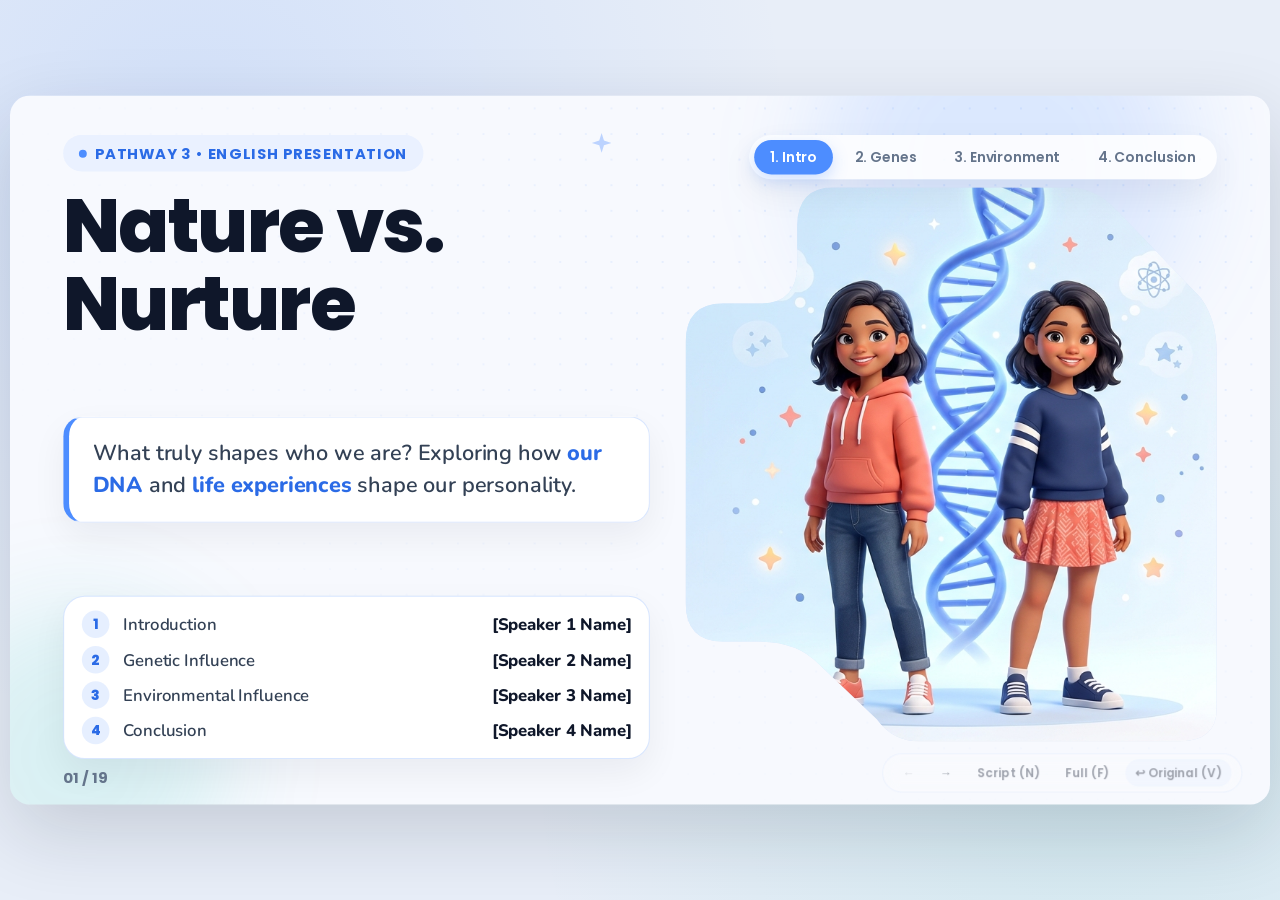
==== index-v2.html @ 8555b3da "feat: add improved deck (index-v2.html) with version switch - New index-v2.html (19 slides): fix twi" ====
<!DOCTYPE html>
<html lang="en">
<head>
  <meta charset="UTF-8" />
  <meta name="viewport" content="width=device-width, initial-scale=1.0" />
  <title>Nature vs. Nurture — English Group Presentation (Improved Version)</title>
  <link rel="preconnect" href="https://fonts.googleapis.com" />
  <link rel="preconnect" href="https://fonts.gstatic.com" crossorigin />
  <link
    href="https://fonts.googleapis.com/css2?family=Nunito:wght@500;600;700;800&family=Poppins:wght@600;700;800&display=swap"
    rel="stylesheet"
  />
  <link rel="stylesheet" href="css/styles.css" />
  <link rel="stylesheet" href="css/v2-overrides.css" />
</head>
<body>
  <!-- Signature PDF Rounded Chamfer & L-Shape Masks -->
  <svg width="0" height="0" style="position: absolute;" aria-hidden="true">
    <defs>
      <clipPath id="clip-chamfer-banner" clipPathUnits="objectBoundingBox">
        <path d="M 0.06,0 L 0.94,0 Q 1,0 1,0.14 L 1,0.58 Q 1,0.68 0.96,0.78 L 0.89,0.95 Q 0.87,1 0.83,1 L 0.17,1 Q 0.13,1 0.11,0.95 L 0.04,0.78 Q 0,0.68 0,0.58 L 0,0.14 Q 0,0 0.06,0 Z" />
      </clipPath>
      <clipPath id="clip-stepped-hero" clipPathUnits="objectBoundingBox">
        <path d="M 0.28,0 L 0.72,0 Q 0.77,0 0.81,0.04 L 0.97,0.20 Q 1,0.24 1,0.30 L 1,0.94 Q 1,1 0.93,1 L 0.44,1 Q 0.39,1 0.36,0.96 L 0.25,0.86 Q 0.21,0.82 0.14,0.82 L 0.07,0.82 Q 0,0.82 0,0.75 L 0,0.28 Q 0,0.21 0.07,0.21 L 0.14,0.21 Q 0.21,0.21 0.21,0.14 L 0.21,0.07 Q 0.21,0 0.28,0 Z" />
      </clipPath>
      <clipPath id="clip-l-shape" clipPathUnits="objectBoundingBox">
        <path d="M 0.06,0 L 0.54,0 Q 0.60,0 0.60,0.08 L 0.60,0.19 Q 0.60,0.27 0.66,0.27 L 0.94,0.27 Q 1,0.27 1,0.35 L 1,0.92 Q 1,1 0.94,1 L 0.36,1 Q 0.30,1 0.30,0.92 L 0.30,0.47 Q 0.30,0.39 0.24,0.39 L 0.06,0.39 Q 0,0.39 0,0.31 L 0,0.08 Q 0,0 0.06,0 Z" />
      </clipPath>
    </defs>
  </svg>

  <main class="presentation-viewport">
    <div class="deck-stage" id="deckStage">
      <!-- Subtle Classroom Presentation Background Motifs -->
      <div class="bg-motifs" aria-hidden="true">
        <div class="motif-dots"></div>
        <div class="motif-blob motif-blob--blue"></div>
        <div class="motif-blob motif-blob--teal"></div>
        <svg class="motif-sparkle motif-sparkle--1" width="24" height="24" viewBox="0 0 24 24" fill="currentColor">
          <path d="M12 2L14.4 9.6L22 12L14.4 14.4L12 22L9.6 14.4L2 12L9.6 9.6L12 2Z" />
        </svg>
        <svg class="motif-sparkle motif-sparkle--2" width="18" height="18" viewBox="0 0 24 24" fill="currentColor">
          <path d="M12 2L14.4 9.6L22 12L14.4 14.4L12 22L9.6 14.4L2 12L9.6 9.6L12 2Z" />
        </svg>
      </div>

      <div class="slides-wrapper" id="slidesWrapper">

        <!-- =================================================================
             SLIDE 1: COVER SLIDE
             ================================================================= -->
        <section class="slide active" data-slide="0" data-part="1" data-notes="Good morning everyone. Today our group is going to talk about one of the most interesting questions in science: Nature versus Nurture — what truly shapes who we are? But first, let me start with a quick story.">
          <header class="slide-topbar anim anim-d1">
            <span class="section-tag">Pathway 3 &bull; English Presentation</span>
            <div class="topic-pills">
              <button class="topic-pill is-active" data-goto="1">1. Twin Story</button>
              <button class="topic-pill" data-goto="3">2. What Are Genes?</button>
              <button class="topic-pill" data-goto="4">3. Personality</button>
            </div>
          </header>

          <div class="cover-grid">
            <div class="cover-left">
              <div class="anim anim-d2">
                <h1 class="hero-title">Nature vs.<br />Nurture</h1>
              </div>

              <div class="cover-subtitle-box anim anim-d3">
                <p class="lead-text">
                  What truly shapes who we are? Exploring how <span class="highlight-blue">our DNA</span> and <span class="highlight-blue">life experiences</span> shape our personality.
                </p>
              </div>

              <div class="team-list anim anim-d4" aria-label="Presenters">
                <div class="team-row"><span class="team-num">1</span><span class="team-part">Introduction</span><span class="team-name">[Speaker 1 Name]</span></div>
                <div class="team-row"><span class="team-num">2</span><span class="team-part">Genetic Influence</span><span class="team-name">[Speaker 2 Name]</span></div>
                <div class="team-row"><span class="team-num">3</span><span class="team-part">Environmental Influence</span><span class="team-name">[Speaker 3 Name]</span></div>
                <div class="team-row"><span class="team-num">4</span><span class="team-part">Conclusion</span><span class="team-name">[Speaker 4 Name]</span></div>
              </div>
            </div>

            <div class="cover-right anim anim-d3">
              <div class="media-frame mask-stepped-hero cover-hero-frame">
                <img src="assets/01_01_cover_twins_dna.jpg" alt="Cartoon twin sisters with DNA double helix" />
              </div>

            </div>
          </div>
        </section>

        <!-- =================================================================
             SLIDE 2: THE HOOK — TWO TWIN SISTERS
             ================================================================= -->
        <section class="slide" data-slide="1" data-part="1" data-notes="I know two twin sisters. They have the same parents, they live in the same room, take the same classes, and share almost the same daily routine. Yet their personalities couldn't be more different. One sister is super outgoing and makes friends everywhere she goes, while the other is quiet, cautious, and loves staying indoors. [Quét mắt nhìn cả lớp, dừng 1 nhịp] They share their parents' genes and the same room — so why are they so different?">
          <header class="slide-topbar anim anim-d1">
            <span class="section-tag">Part 01 &bull; Opening Story</span>
            <div class="topic-pills">
              <button class="topic-pill is-active" data-goto="1">Twin Story</button>
              <button class="topic-pill" data-goto="3">Genes</button>
              <button class="topic-pill" data-goto="4">Personality</button>
            </div>
          </header>

          <div class="twins-grid">
            <div class="twins-left anim anim-d2">
              <h2 class="slide-heading">Twin Sisters,<br />One Room</h2>
              <div class="media-frame mask-l-shape twins-image">
                <img src="assets/01_02_two_twin_sisters.jpg" alt="Cartoon of two twin sisters in the same room with opposite personalities" />
              </div>
            </div>

            <div class="twins-right">
              <div class="same-env-banner anim anim-d2">
                <span class="shared-label">Shared:</span>
                <span class="env-pill">Same Parents</span>
                <span class="env-pill">Same Room</span>
                <span class="env-pill">Same Classes</span>
              </div>

              <div class="twin-cards-pair anim anim-d3">
                <div class="twin-card twin-card--a">
                  <span class="twin-label twin-label--a">Twin Sister A</span>
                  <h3 class="twin-trait">Outgoing</h3>
                  <p class="body-text">Talkative and energetic. Makes friends everywhere.</p>
                </div>

                <div class="twin-card twin-card--b">
                  <span class="twin-label twin-label--b">Twin Sister B</span>
                  <h3 class="twin-trait">Quiet &amp; Calm</h3>
                  <p class="body-text">Cautious and thoughtful. Loves staying indoors.</p>
                </div>
              </div>

              <div class="big-question-bubble anim anim-d4">
                <div class="bubble-kicker">The Big Question</div>
                <p>&ldquo;Same parents, same room &mdash; so why are they so different?&rdquo;</p>
              </div>
            </div>
          </div>
        </section>

        <!-- =================================================================
             SLIDE 3: NATURE VS. NURTURE & GROUP ROADMAP
             ================================================================= -->
        <section class="slide" data-slide="2" data-part="1" data-notes="This brings us to one of the most fascinating debates in science: Nature versus Nurture — what truly shapes who we are? Today, our group will explore how both genetics and the environment influence our personality. Before we dive in, let's clarify two core concepts.">
          <header class="slide-topbar anim anim-d1">
            <span class="section-tag">Part 01 &bull; Today&rsquo;s Roadmap</span>
            <div class="topic-pills">
              <button class="topic-pill is-active" data-goto="2">Roadmap</button>
              <button class="topic-pill" data-goto="3">Genes</button>
              <button class="topic-pill" data-goto="4">Personality</button>
            </div>
          </header>

          <div class="roadmap-grid">
            <div class="roadmap-left">
              <div class="anim anim-d2">
                <h2 class="slide-heading">Nature vs.<br />Nurture</h2>
                <p class="lead-text" style="margin-top: 12px;">
                  One of science&rsquo;s greatest debates: what truly shapes who we become?
                </p>
              </div>

              <div class="vs-box anim anim-d3">
                <div class="vs-side">
                  <h3>Nature</h3>
                  <p>DNA &amp; Biology</p>
                </div>
                <div class="vs-badge">VS</div>
                <div class="vs-side">
                  <h3 style="color: var(--teal);">Nurture</h3>
                  <p>Life &amp; Environment</p>
                </div>
              </div>

              <div class="nn-examples anim anim-d4">
                <div class="nn-example nn-example--blue">
                  <strong>Nature examples</strong>
                  <span>Eye color &bull; Height &bull; Natural energy</span>
                </div>
                <div class="nn-example nn-example--teal">
                  <strong>Nurture examples</strong>
                  <span>Family &bull; Friends &bull; School &bull; Travel</span>
                </div>
              </div>
            </div>

            <div class="roadmap-list anim anim-d3">
              <div class="roadmap-step is-active">
                <div class="step-num">01</div>
                <div>
                  <h3>Introduction &amp; Core Concepts (Now)</h3>
                  <p>The twin sisters story, genes, and personality.</p>
                </div>
              </div>

              <div class="roadmap-step">
                <div class="step-num">02</div>
                <div>
                  <h3>Genetic Influence &bull; Speaker 2</h3>
                  <p>How some traits may be partly inherited.</p>
                </div>
              </div>

              <div class="roadmap-step">
                <div class="step-num">03</div>
                <div>
                  <h3>Environmental Influence &bull; Speaker 3</h3>
                  <p>How family, friends, and experiences shape us.</p>
                </div>
              </div>

              <div class="roadmap-step">
                <div class="step-num">04</div>
                <div>
                  <h3>Conclusion &bull; Speaker 4</h3>
                  <p>How both work together and change over time.</p>
                </div>
              </div>
            </div>
          </div>
        </section>

        <!-- =================================================================
             SLIDE 4: CONCEPT 1 — WHAT ARE GENES?
             ================================================================= -->
        <section class="slide" data-slide="3" data-part="1" data-notes="First, what are genes? Do you guys remember high school biology? Those endless genetics problems with AA, Aa, and aa that gave half of us a headache? [Cười nhẹ] Well, behind all those tricky letters is a simple idea: genes are our biological blueprint — kind of like our default settings inherited from our parents through DNA. Back in high school, we mostly solved AA and aa for physical traits like height or eye color. Today, scientists know those same inherited units also affect our brain chemistry and natural tendencies.">
          <header class="slide-topbar anim anim-d1">
            <span class="section-tag">Concept 01 &bull; Genetics</span>
            <div class="topic-pills">
              <button class="topic-pill" data-goto="1">Twin Story</button>
              <button class="topic-pill is-active" data-goto="3">What Are Genes?</button>
              <button class="topic-pill" data-goto="4">Personality</button>
            </div>
          </header>

          <div class="genes-layout">
            <div class="genes-left">
              <div class="anim anim-d2">
                <h2 class="slide-heading">What Are Genes?</h2>
              </div>

              <div class="genes-def-card anim anim-d3">
                <p class="lead-text">
                  Genes are our <span class="highlight-blue">biological blueprint</span> &mdash; our &ldquo;default settings&rdquo; inherited from our parents through DNA.
                </p>
              </div>

              <div class="punnett-strip anim anim-d3">
                <div>
                  <div class="strip-title">High School Biology Throwback</div>
                  <div class="strip-sub">Remember these letter pairs?</div>
                </div>
                <div class="allele-badges">
                  <span class="allele-tag">AA</span>
                  <span class="allele-tag">Aa</span>
                  <span class="allele-tag">aa</span>
                </div>
              </div>

              <div class="then-now anim anim-d4" aria-label="From physical traits to brain chemistry">
                <div class="then-now-item">
                  <span class="then-now-label">Then</span>
                  <span>Physical traits: height, eye color</span>
                </div>
                <div class="then-now-arrow" aria-hidden="true">&rarr;</div>
                <div class="then-now-item then-now-item--now">
                  <span class="then-now-label">Now</span>
                  <span>Brain chemistry: energy, shyness, mood</span>
                </div>
              </div>
            </div>

            <div class="genes-right anim anim-d3">
              <div class="media-frame mask-rounded genes-img-frame">
                <img src="assets/01_03_what_are_genes.jpg" alt="Cartoon student exploring DNA and genetic traits" />
              </div>
            </div>
          </div>
        </section>

        <!-- =================================================================
             SLIDE 5: CONCEPT 2 — WHAT IS PERSONALITY?
             ================================================================= -->
        <section class="slide" data-slide="4" data-part="1" data-notes="Second, what is personality? In simple terms, personality refers to a person's consistent patterns of thoughts, feelings, and behaviors. It is the unique combination of traits that defines how we react to the world around us.">
          <header class="slide-topbar anim anim-d1">
            <span class="section-tag">Concept 02 &bull; Psychology</span>
            <div class="topic-pills">
              <button class="topic-pill" data-goto="1">Twin Story</button>
              <button class="topic-pill" data-goto="3">Genes</button>
              <button class="topic-pill is-active" data-goto="4">Personality</button>
            </div>
          </header>

          <div class="personality-grid">
            <div class="personality-left">
              <div class="anim anim-d2">
                <h2 class="slide-heading">What Is<br />Personality?</h2>
                <p class="lead-text" style="margin-top: 10px;">
                  Consistent patterns of <span class="highlight-blue">thoughts</span>, <span class="highlight-blue">feelings</span>, and <span class="highlight-blue">behaviors</span>.
                </p>
              </div>

              <div class="pillar-stack anim anim-d3">
                <div class="pillar-item">
                  <div class="pillar-badge pillar-badge--blue">
                    <svg width="26" height="26" viewBox="0 0 24 24" fill="none" stroke="currentColor" stroke-width="2.2" stroke-linecap="round" stroke-linejoin="round"><path d="M12 2a8 8 0 0 0-8 8c0 3.4 2.1 6.3 5 7.4V20a1 1 0 0 0 1 1h4a1 1 0 0 0 1-1v-2.6c2.9-1.1 5-4 5-7.4a8 8 0 0 0-8-8z"/><path d="M9 21h6"/></svg>
                  </div>
                  <div>
                    <h3>1. Thoughts</h3>
                    <p>How we see problems and make choices.</p>
                  </div>
                </div>

                <div class="pillar-item">
                  <div class="pillar-badge pillar-badge--coral">
                    <svg width="26" height="26" viewBox="0 0 24 24" fill="none" stroke="currentColor" stroke-width="2.2" stroke-linecap="round" stroke-linejoin="round"><path d="M19 14c1.49-1.46 3-3.21 3-5.5A5.5 5.5 0 0 0 16.5 3c-1.76 0-3 .5-4.5 2-1.5-1.5-2.74-2-4.5-2A5.5 5.5 0 0 0 2 8.5c0 2.3 1.5 4.05 3 5.5l7 7Z"/></svg>
                  </div>
                  <div>
                    <h3>2. Feelings</h3>
                    <p>How we react emotionally and handle stress.</p>
                  </div>
                </div>

                <div class="pillar-item">
                  <div class="pillar-badge pillar-badge--teal">
                    <svg width="26" height="26" viewBox="0 0 24 24" fill="none" stroke="currentColor" stroke-width="2.2" stroke-linecap="round" stroke-linejoin="round"><path d="M16 21v-2a4 4 0 0 0-4-4H6a4 4 0 0 0-4 4v2"/><circle cx="9" cy="7" r="4"/><path d="M22 21v-2a4 4 0 0 0-3-3.87"/><path d="M16 3.13a4 4 0 0 1 0 7.75"/></svg>
                  </div>
                  <div>
                    <h3>3. Behaviors</h3>
                    <p>How we act with people every day.</p>
                  </div>
                </div>
              </div>
            </div>

            <div class="personality-right anim anim-d3">
              <div class="media-frame mask-rounded personality-img-frame">
                <img src="assets/01_04_what_is_personality.jpg" alt="Cartoon illustration of thoughts, feelings, and behaviors" />
              </div>

              <div class="personality-summary-card anim anim-d5">
                <div class="summary-kicker">In Short</div>
                <p class="body-text">
                  It&rsquo;s the unique combination of traits that defines how we react to the world around us.
                </p>
              </div>
            </div>
          </div>
        </section>

        <!-- =================================================================
             SLIDE 6: TRANSITION / HANDOFF TO SPEAKER 2
             ================================================================= -->
        <section class="slide" data-slide="5" data-part="1" data-notes="So, going back to the twin sisters: is their difference already written in their DNA, or is it shaped by life? To answer the first half of that question, I'll hand it over to [Speaker 2 Name] to explore genetic influence.">
          <header class="slide-topbar anim anim-d1">
            <span class="section-tag">Transition &bull; Up Next</span>
            <div class="topic-pills">
              <button class="topic-pill" data-goto="1">Twin Story</button>
              <button class="topic-pill" data-goto="3">Genes</button>
              <button class="topic-pill is-active" data-goto="5">Part 2</button>
            </div>
          </header>

          <div class="handoff-grid">
            <div class="handoff-left">
              <h2 class="slide-heading anim anim-d2">Written in DNA &mdash;<br />or Shaped by Life?</h2>

              <div class="handoff-quote-card anim anim-d3">
                Back to the twin sisters: is their difference <span class="highlight-blue">written in their DNA</span>, or <span class="highlight-blue">shaped by life</span>?
              </div>

              <div class="next-speaker-box anim anim-d4">
                <div class="next-badge">Next Speaker &bull; Part 2</div>
                <h3 class="next-title">Genetic Influence</h3>
                <p class="body-text">
                  <span class="highlight-blue">[Speaker 2 Name]</span> explains which traits may come from our parents.
                </p>
                <div class="preview-chips">
                  <span class="preview-chip">Shy or Outgoing</span>
                  <span class="preview-chip">Calm</span>
                  <span class="preview-chip">Energetic</span>
                  <span class="preview-chip">Sensitive</span>
                </div>
              </div>
            </div>

            <div class="media-frame mask-l-shape handoff-img-frame anim anim-d3">
              <img src="assets/01_02_two_twin_sisters.jpg" alt="Twin sisters cartoon leading into genetic influence" />
            </div>
          </div>
        </section>

        <!-- =================================================================
             PART 2: GENETIC INFLUENCE (4 Slides from script_02.md)
             ================================================================= -->

        <!-- SLIDE 7: GENES FROM PARENTS -->
        <section class="slide" data-slide="6" data-part="2" data-notes="Thank you, [Speaker 1 Name]. Hello everyone, I'm [Speaker 2 Name]. Now, I will talk about the influence of genetics on our personality. As we know, every person receives genes from their parents. These genes do not only affect our physical appearance, but they may also influence our natural behavior and personality.">
          <header class="slide-topbar anim anim-d1">
            <span class="section-tag">Part 02 &bull; Genetic Influence</span>
            <div class="topic-pills">
              <button class="topic-pill is-active" data-goto="6">From Parents</button>
              <button class="topic-pill" data-goto="7">Natural Traits</button>
              <button class="topic-pill" data-goto="8">Not Everything</button>
              <button class="topic-pill" data-goto="9">Main Idea</button>
            </div>
          </header>

          <div class="personality-grid">
            <div class="personality-left">
              <div class="anim anim-d2">
                <div class="speaker-chip">Speaker 2 &bull; [Speaker 2 Name]</div>
                <h2 class="slide-heading">Genes from<br />Parents</h2>
              </div>

              <div class="genes-def-card anim anim-d3">
                <p class="lead-text">
                  We all receive <span class="highlight-blue">genes from our parents</span>. They shape more than just how we look.
                </p>
              </div>

              <div class="pillar-stack anim anim-d4">
                <div class="pillar-item">
                  <div class="pillar-badge pillar-badge--blue">
                    <svg width="24" height="24" viewBox="0 0 24 24" fill="none" stroke="currentColor" stroke-width="2.2" stroke-linecap="round" stroke-linejoin="round"><path d="M2 12s3-7 10-7 10 7 10 7-3 7-10 7-10-7-10-7Z"/><circle cx="12" cy="12" r="3"/></svg>
                  </div>
                  <div>
                    <h3>1. Physical Appearance</h3>
                    <p>Eye color, height, and hair type.</p>
                  </div>
                </div>

                <div class="pillar-item">
                  <div class="pillar-badge pillar-badge--teal">
                    <svg width="24" height="24" viewBox="0 0 24 24" fill="none" stroke="currentColor" stroke-width="2.2" stroke-linecap="round" stroke-linejoin="round"><path d="M19 14c1.49-1.46 3-3.21 3-5.5A5.5 5.5 0 0 0 16.5 3c-1.76 0-3 .5-4.5 2-1.5-1.5-2.74-2-4.5-2A5.5 5.5 0 0 0 2 8.5c0 2.3 1.5 4.05 3 5.5l7 7Z"/></svg>
                  </div>
                  <div>
                    <h3>2. Natural Personality</h3>
                    <p>Our natural energy and reactions to others.</p>
                  </div>
                </div>
              </div>
            </div>

            <div class="media-frame mask-stepped-hero anim anim-d3" style="height: 100%;">
              <img src="assets/02_01_genes_from_parents.jpg" alt="Cartoon parents and child connected by a glowing DNA helix" />
            </div>
          </div>
        </section>

        <!-- SLIDE 8: NATURAL PERSONALITY -->
        <section class="slide" data-slide="7" data-part="2" data-notes="First, genetics can influence whether a person is naturally shy or outgoing. Some children are naturally quiet and need more time to feel comfortable, while others are active and enjoy talking. Second, genetics may influence our emotions and behavior: some people are calm and patient, while others are more sensitive and emotional. Some children have lots of energy for outdoor activities, while others prefer reading or drawing.">
          <header class="slide-topbar anim anim-d1">
            <span class="section-tag">Part 02 &bull; Natural Personality</span>
            <div class="topic-pills">
              <button class="topic-pill" data-goto="6">From Parents</button>
              <button class="topic-pill is-active" data-goto="7">Natural Traits</button>
              <button class="topic-pill" data-goto="8">Not Everything</button>
              <button class="topic-pill" data-goto="9">Main Idea</button>
            </div>
          </header>

          <div class="anim anim-d2" style="margin-bottom: 14px;">
            <h2 class="slide-heading">Natural Personality Traits</h2>
          </div>

          <div class="factors-split" style="grid-template-columns: 0.92fr 1.08fr;">
            <div class="media-frame mask-l-shape anim anim-d3" style="height: 100%;">
              <img src="assets/02_02_natural_personality.jpg" alt="Cartoon showing shy, outgoing, calm, and energetic children" />
            </div>

            <div class="four-factors-grid anim anim-d4">
              <div class="factor-card factor-card--blue">
                <div class="factor-icon factor-icon--blue">
                  <svg width="24" height="24" viewBox="0 0 24 24" fill="none" stroke="currentColor" stroke-width="2.2" stroke-linecap="round" stroke-linejoin="round"><path d="M16 21v-2a4 4 0 0 0-4-4H6a4 4 0 0 0-4 4v2"/><circle cx="9" cy="7" r="4"/><path d="M22 21v-2a4 4 0 0 0-3-3.87"/><path d="M16 3.13a4 4 0 0 1 0 7.75"/></svg>
                </div>
                <div>
                  <h3>Shy or Outgoing</h3>
                  <p>Nervous with new people, or loves to talk.</p>
                </div>
              </div>

              <div class="factor-card factor-card--teal">
                <div class="factor-icon factor-icon--teal">
                  <svg width="24" height="24" viewBox="0 0 24 24" fill="none" stroke="currentColor" stroke-width="2.2" stroke-linecap="round" stroke-linejoin="round"><circle cx="12" cy="12" r="10"/><path d="M8 14s1.5 2 4 2 4-2 4-2"/><line x1="9" x2="9.01" y1="9" y2="9"/><line x1="15" x2="15.01" y1="9" y2="9"/></svg>
                </div>
                <div>
                  <h3>Calm &amp; Patient</h3>
                  <p>Stays relaxed and rarely gets angry.</p>
                </div>
              </div>

              <div class="factor-card factor-card--amber">
                <div class="factor-icon factor-icon--amber">
                  <svg width="24" height="24" viewBox="0 0 24 24" fill="none" stroke="currentColor" stroke-width="2.2" stroke-linecap="round" stroke-linejoin="round"><polygon points="13 2 3 14 12 14 11 22 21 10 12 10 13 2"/></svg>
                </div>
                <div>
                  <h3>Active &amp; Energetic</h3>
                  <p>Prefers outdoor games to quiet reading.</p>
                </div>
              </div>

              <div class="factor-card factor-card--coral">
                <div class="factor-icon factor-icon--coral">
                  <svg width="24" height="24" viewBox="0 0 24 24" fill="none" stroke="currentColor" stroke-width="2.2" stroke-linecap="round" stroke-linejoin="round"><path d="M19 14c1.49-1.46 3-3.21 3-5.5A5.5 5.5 0 0 0 16.5 3c-1.76 0-3 .5-4.5 2-1.5-1.5-2.74-2-4.5-2A5.5 5.5 0 0 0 2 8.5c0 2.3 1.5 4.05 3 5.5l7 7Z"/></svg>
                </div>
                <div>
                  <h3>Sensitive &amp; Emotional</h3>
                  <p>Feels joy and sadness more strongly.</p>
                </div>
              </div>
            </div>
          </div>
        </section>

        <!-- SLIDE 9: GENES DO NOT DECIDE EVERYTHING -->
        <section class="slide" data-slide="8" data-part="2" data-notes="However, we should understand that genes do not decide everything. For example, a child with shy parents does not always become shy. They may become more confident when they meet new friends, join school activities, or practice speaking in front of other people. This means genes only create natural tendencies — they do not completely control our personality. Even brothers and sisters with the same parents can have very different personalities.">
          <header class="slide-topbar anim anim-d1">
            <span class="section-tag">Part 02 &bull; Beyond DNA</span>
            <div class="topic-pills">
              <button class="topic-pill" data-goto="6">From Parents</button>
              <button class="topic-pill" data-goto="7">Natural Traits</button>
              <button class="topic-pill is-active" data-goto="8">Not Everything</button>
              <button class="topic-pill" data-goto="9">Main Idea</button>
            </div>
          </header>

          <div class="personality-grid">
            <div class="personality-left">
              <div class="anim anim-d2">
                <h2 class="slide-heading">Genes Don&rsquo;t<br />Decide Everything</h2>
              </div>

              <div class="pillar-stack anim anim-d3">
                <div class="pillar-item">
                  <div class="pillar-badge pillar-badge--blue">
                    <svg width="24" height="24" viewBox="0 0 24 24" fill="none" stroke="currentColor" stroke-width="2.2" stroke-linecap="round" stroke-linejoin="round"><path d="M12 20V10"/><path d="M18 20V4"/><path d="M6 20v-4"/></svg>
                  </div>
                  <div>
                    <h3>Personality Can Change</h3>
                    <p>Genes create tendencies, not fixed rules.</p>
                  </div>
                </div>

                <div class="pillar-item">
                  <div class="pillar-badge pillar-badge--teal">
                    <svg width="24" height="24" viewBox="0 0 24 24" fill="none" stroke="currentColor" stroke-width="2.2" stroke-linecap="round" stroke-linejoin="round"><path d="M16 21v-2a4 4 0 0 0-4-4H6a4 4 0 0 0-4 4v2"/><circle cx="9" cy="7" r="4"/><path d="M22 21v-2a4 4 0 0 0-3-3.87"/><path d="M16 3.13a4 4 0 0 1 0 7.75"/></svg>
                  </div>
                  <div>
                    <h3>Confidence Through Experience</h3>
                    <p>New friends and practice make shy kids braver.</p>
                  </div>
                </div>

                <div class="pillar-item">
                  <div class="pillar-badge pillar-badge--coral">
                    <svg width="24" height="24" viewBox="0 0 24 24" fill="none" stroke="currentColor" stroke-width="2.2" stroke-linecap="round" stroke-linejoin="round"><path d="M17 21v-2a4 4 0 0 0-4-4H5a4 4 0 0 0-4 4v2"/><circle cx="9" cy="7" r="4"/><line x1="19" x2="19" y1="8" y2="14"/><line x1="22" x2="16" y1="11" y2="11"/></svg>
                  </div>
                  <div>
                    <h3>Same Parents, Different Siblings</h3>
                    <p>One is quiet; another is talkative.</p>
                  </div>
                </div>
              </div>
            </div>

            <div class="media-frame mask-rounded anim anim-d3" style="height: 100%;">
              <img src="assets/02_03_confidence_growth.jpg" alt="Cartoon student speaking confidently in front of supportive classmates" />
            </div>
          </div>
        </section>

        <!-- SLIDE 10: MAIN IDEA & HANDOFF TO PERSON 3 -->
        <section class="slide" data-slide="9" data-part="2" data-notes="So, genetics is an important factor in personality, but it is not the only factor. Genes give us natural tendencies; the environment does the rest. In the next part, [Speaker 3 Name] will explain how the environment shapes our personality.">
          <header class="slide-topbar anim anim-d1">
            <span class="section-tag">Part 02 &bull; Main Idea</span>
            <div class="topic-pills">
              <button class="topic-pill" data-goto="6">From Parents</button>
              <button class="topic-pill" data-goto="7">Natural Traits</button>
              <button class="topic-pill" data-goto="8">Not Everything</button>
              <button class="topic-pill is-active" data-goto="9">Main Idea</button>
            </div>
          </header>

          <div class="handoff-grid">
            <div class="handoff-left">
              <h2 class="slide-heading anim anim-d2">Important, Not<br />the Only Factor</h2>

              <div class="handoff-quote-card anim anim-d3">
                Genetics is an <span class="highlight-blue">important factor</span> in personality, but it is <span class="highlight-blue">not the only factor</span>.
              </div>

              <div class="next-speaker-box anim anim-d4">
                <div class="next-badge">Up Next &bull; Part 3</div>
                <h3 class="next-title">Environmental Influence</h3>
                <p class="body-text">
                  <span class="highlight-blue">[Speaker 3 Name]</span> explains how our surroundings shape us.
                </p>
                <div class="preview-chips">
                  <span class="preview-chip">Family</span>
                  <span class="preview-chip">Friends &amp; School</span>
                  <span class="preview-chip">Life Experiences</span>
                </div>
              </div>
            </div>

            <div class="factors-hub-card anim anim-d3" style="height: 460px;">
              <svg class="factors-hub-svg" viewBox="0 0 420 420" fill="none" xmlns="http://www.w3.org/2000/svg" role="img" aria-label="Genetics plus Environment equals Personality">
                <circle cx="210" cy="210" r="150" stroke="#4D8DFF" stroke-opacity="0.18" stroke-width="2.5" stroke-dasharray="8 8" />
                <rect x="44" y="138" width="146" height="144" rx="26" fill="#EAF1FF" stroke="#4D8DFF" stroke-width="3" />
                <text x="117" y="198" text-anchor="middle" fill="#2B6BE6" font-family="Poppins, sans-serif" font-size="20" font-weight="800">GENETICS</text>
                <text x="117" y="226" text-anchor="middle" fill="#334155" font-family="Nunito, sans-serif" font-size="14" font-weight="700">Natural Tendencies</text>

                <circle cx="210" cy="210" r="24" fill="#4D8DFF" />
                <text x="210" y="218" text-anchor="middle" fill="#FFFFFF" font-family="Poppins, sans-serif" font-size="26" font-weight="800">+</text>

                <rect x="230" y="138" width="146" height="144" rx="26" fill="#E6FAF7" stroke="#14B8A6" stroke-width="3" />
                <text x="303" y="198" text-anchor="middle" fill="#0F766E" font-family="Poppins, sans-serif" font-size="18" font-weight="800">ENVIRONMENT</text>
                <text x="303" y="226" text-anchor="middle" fill="#334155" font-family="Nunito, sans-serif" font-size="14" font-weight="700">Life &amp; Experiences</text>
              </svg>
            </div>
          </div>
        </section>

        <!-- =================================================================
             PART 3: ENVIRONMENTAL INFLUENCE (4 Slides from script_03.md)
             ================================================================= -->

        <!-- SLIDE 11: PART 3 INTRO — BLUEPRINT VS HOUSE -->
        <section class="slide" data-slide="10" data-part="3" data-notes="Thank you, [Speaker 2 Name]. Hello everyone, I'm [Speaker 3 Name], and I'll talk about environmental influence — the nurture side. Here is a simple way to think about it: genes are the blueprint, but the environment builds the house. Two houses can come from the same blueprint and still look completely different, because of who builds them and how. In my part, I will look at three main factors: family, friends and school, and life experiences.">
          <header class="slide-topbar anim anim-d1">
            <span class="section-tag">Part 03 &bull; Environmental Influence</span>
            <div class="topic-pills">
              <button class="topic-pill is-active" data-goto="10">Overview</button>
              <button class="topic-pill" data-goto="11">Family</button>
              <button class="topic-pill" data-goto="12">Friends &amp; School</button>
              <button class="topic-pill" data-goto="13">Experiences</button>
            </div>
          </header>

          <div class="personality-grid">
            <div class="personality-left">
              <div class="anim anim-d2">
                <div class="speaker-chip">Speaker 3 &bull; [Speaker 3 Name]</div>
                <h2 class="slide-heading">Nurture:<br />Building the House</h2>
              </div>

              <div class="handoff-quote-card anim anim-d3">
                &ldquo;Genes are the <span class="highlight-blue">blueprint</span>, but environment <span class="highlight-blue">builds the house</span>.&rdquo;
              </div>

              <div class="pillar-stack anim anim-d4">
                <div class="pillar-item">
                  <div class="pillar-badge pillar-badge--teal">
                    <svg width="24" height="24" viewBox="0 0 24 24" fill="none" stroke="currentColor" stroke-width="2.2" stroke-linecap="round" stroke-linejoin="round"><path d="M15 21v-8a1 1 0 0 0-1-1h-4a1 1 0 0 0-1 1v8"/><path d="M3 10a2 2 0 0 1 .709-1.528l7-5.999a2 2 0 0 1 2.582 0l7 5.999A2 2 0 0 1 21 10v9a2 2 0 0 1-2 2H5a2 2 0 0 1-2-2z"/></svg>
                  </div>
                  <div>
                    <h3>1. Family</h3>
                    <p>Our first environment and parenting style.</p>
                  </div>
                </div>

                <div class="pillar-item">
                  <div class="pillar-badge pillar-badge--blue">
                    <svg width="24" height="24" viewBox="0 0 24 24" fill="none" stroke="currentColor" stroke-width="2.2" stroke-linecap="round" stroke-linejoin="round"><path d="M16 21v-2a4 4 0 0 0-4-4H6a4 4 0 0 0-4 4v2"/><circle cx="9" cy="7" r="4"/><path d="M22 21v-2a4 4 0 0 0-3-3.87"/><path d="M16 3.13a4 4 0 0 1 0 7.75"/></svg>
                  </div>
                  <div>
                    <h3>2. Friends &amp; School</h3>
                    <p>Our social world outside the home.</p>
                  </div>
                </div>

                <div class="pillar-item">
                  <div class="pillar-badge pillar-badge--coral">
                    <svg width="24" height="24" viewBox="0 0 24 24" fill="none" stroke="currentColor" stroke-width="2.2" stroke-linecap="round" stroke-linejoin="round"><circle cx="12" cy="12" r="10"/><path d="m16.24 7.76-1.804 5.411a2 2 0 0 1-1.265 1.265L7.76 16.24l1.804-5.411a2 2 0 0 1 1.265-1.265z"/></svg>
                  </div>
                  <div>
                    <h3>3. Life Experiences</h3>
                    <p>Travel, challenges, and turning points.</p>
                  </div>
                </div>
              </div>
            </div>

            <div class="media-frame mask-stepped-hero anim anim-d3" style="height: 100%;">
              <img src="assets/03_01_blueprint_house.jpg" alt="Cartoon house built over a glowing DNA blueprint" />
            </div>
          </div>
        </section>

        <!-- SLIDE 12: 1. FAMILY — OUR FIRST ENVIRONMENT (v2: horizontal 3-column layout) -->
        <section class="slide" data-slide="11" data-part="3" data-notes="Let's start with family, our very first environment. From the day we are born, our family shapes our habits, our values, and the way we handle our emotions. Parenting style matters, too. Children with supportive parents often feel safe to try new things, so they may grow up more confident. Very strict parenting can make some children more careful or anxious. And here is an interesting fact: even identical twins, who have exactly the same DNA, are never one hundred percent alike. Small differences in their experiences make them different people.">
          <header class="slide-topbar anim anim-d1">
            <span class="section-tag">Part 03 &bull; Factor 01</span>
          </header>

          <div class="family-v2">
            <div class="family-v2-top">
              <h2 class="slide-heading anim anim-d2">1. Family:<br />Our First Environment</h2>
              <div class="media-frame mask-rounded family-v2-img anim anim-d3">
                <img src="assets/03_02_family_environment.jpg" alt="Cartoon parents reading with their child in a warm living room" />
              </div>
            </div>

            <div class="row-cards anim anim-d4">
              <div class="row-card row-card--teal">
                <div class="pillar-badge pillar-badge--teal">
                  <svg width="24" height="24" viewBox="0 0 24 24" fill="none" stroke="currentColor" stroke-width="2.2" stroke-linecap="round" stroke-linejoin="round"><path d="M19 14c1.49-1.46 3-3.21 3-5.5A5.5 5.5 0 0 0 16.5 3c-1.76 0-3 .5-4.5 2-1.5-1.5-2.74-2-4.5-2A5.5 5.5 0 0 0 2 8.5c0 2.3 1.5 4.05 3 5.5l7 7Z"/></svg>
                </div>
                <h3>Early Foundation</h3>
                <p>Shapes our habits, values, and emotions.</p>
              </div>

              <div class="row-card row-card--blue">
                <div class="pillar-badge pillar-badge--blue">
                  <svg width="24" height="24" viewBox="0 0 24 24" fill="none" stroke="currentColor" stroke-width="2.2" stroke-linecap="round" stroke-linejoin="round"><path d="M12 3v18"/><path d="M5 8h14"/><path d="M7 8c-1.5 3-2 5-2 6a2 2 0 0 0 4 0c0-1-.5-3-2-6Z"/><path d="M17 8c-1.5 3-2 5-2 6a2 2 0 0 0 4 0c0-1-.5-3-2-6Z"/></svg>
                </div>
                <h3>Parenting Style</h3>
                <p><strong>Supportive vs. strict</strong> affects confidence.</p>
              </div>

              <div class="row-card row-card--coral">
                <div class="pillar-badge pillar-badge--coral">
                  <svg width="24" height="24" viewBox="0 0 24 24" fill="none" stroke="currentColor" stroke-width="2.2" stroke-linecap="round" stroke-linejoin="round"><path d="M17 21v-2a4 4 0 0 0-4-4H5a4 4 0 0 0-4 4v2"/><circle cx="9" cy="7" r="4"/><path d="M23 21v-2a4 4 0 0 0-3-3.87"/><path d="M16 3.13a4 4 0 0 1 0 7.75"/></svg>
                </div>
                <h3>Same DNA, Different People</h3>
                <p>Even identical twins are never 100% alike.</p>
              </div>
            </div>
          </div>
        </section>

        <!-- SLIDE 13: 2. FRIENDS & SCHOOL — SOCIAL WORLD -->
        <section class="slide" data-slide="12" data-part="3" data-notes="Second, friends and school — our social world. As we grow up, our friends influence our hobbies, the way we speak, and even how we behave. That's why we often pick up our friends' words or habits without noticing. School also teaches us important skills like teamwork, discipline, and communication. And sometimes a club, a teacher, or a school project helps us discover a talent we never knew we had.">
          <header class="slide-topbar anim anim-d1">
            <span class="section-tag">Part 03 &bull; Factor 02</span>
            <div class="topic-pills">
              <button class="topic-pill" data-goto="10">Overview</button>
              <button class="topic-pill" data-goto="11">Family</button>
              <button class="topic-pill is-active" data-goto="12">Friends &amp; School</button>
              <button class="topic-pill" data-goto="13">Experiences</button>
            </div>
          </header>

          <div class="personality-grid">
            <div class="personality-left">
              <div class="anim anim-d2">
                <h2 class="slide-heading">2. Friends &amp; School:<br />Social World</h2>
              </div>

              <div class="pillar-stack anim anim-d3">
                <div class="pillar-item">
                  <div class="pillar-badge pillar-badge--coral">
                    <svg width="24" height="24" viewBox="0 0 24 24" fill="none" stroke="currentColor" stroke-width="2.2" stroke-linecap="round" stroke-linejoin="round"><path d="M21 15a2 2 0 0 1-2 2H7l-4 4V5a2 2 0 0 1 2-2h14a2 2 0 0 1 2 2z"/></svg>
                  </div>
                  <div>
                    <h3>Peer Influence</h3>
                    <p>Friends shape our hobbies, words, and habits.</p>
                  </div>
                </div>

                <div class="pillar-item">
                  <div class="pillar-badge pillar-badge--blue">
                    <svg width="24" height="24" viewBox="0 0 24 24" fill="none" stroke="currentColor" stroke-width="2.2" stroke-linecap="round" stroke-linejoin="round"><path d="M22 10v6M2 10l10-5 10 5-10 5z"/><path d="M6 12v5c3 3 9 3 12 0v-5"/></svg>
                  </div>
                  <div>
                    <h3>School Skills</h3>
                    <p>Teamwork, discipline, and communication.</p>
                  </div>
                </div>

                <div class="pillar-item">
                  <div class="pillar-badge pillar-badge--teal">
                    <svg width="24" height="24" viewBox="0 0 24 24" fill="none" stroke="currentColor" stroke-width="2.2" stroke-linecap="round" stroke-linejoin="round"><polygon points="12 2 15.09 8.26 22 9.27 17 14.14 18.18 21.02 12 17.77 5.82 21.02 7 14.14 2 9.27 8.91 8.26 12 2"/></svg>
                  </div>
                  <div>
                    <h3>Hidden Talents</h3>
                    <p>Clubs and teachers reveal new strengths.</p>
                  </div>
                </div>
              </div>
            </div>

            <div class="media-frame mask-rounded anim anim-d3" style="height: 100%;">
              <img src="assets/03_03_friends_school.jpg" alt="Cartoon friends collaborating and discovering talents at school" />
            </div>
          </div>
        </section>

        <!-- SLIDE 14: 3. LIFE EXPERIENCES & EPIGENETICS -->
        <section class="slide" data-slide="13" data-part="3" data-notes="Third, life experiences. Travel, challenges, successes, and even failures change the way we see the world. A difficult moment can make us stronger and more resilient. Scientists have also found something called epigenetics: our environment — things like stress, diet, or sleep — can switch some genes on or off. In other words, nature and nurture are not separate; they work together. So, genes give us potential, but life shapes our final story. Now, [Speaker 4 Name] will bring everything together in our conclusion.">
          <header class="slide-topbar anim anim-d1">
            <span class="section-tag">Part 03 &bull; Factor 03</span>
            <div class="topic-pills">
              <button class="topic-pill" data-goto="10">Overview</button>
              <button class="topic-pill" data-goto="11">Family</button>
              <button class="topic-pill" data-goto="12">Friends &amp; School</button>
              <button class="topic-pill is-active" data-goto="13">Experiences</button>
            </div>
          </header>

          <div class="handoff-grid">
            <div class="handoff-left">
              <h2 class="slide-heading anim anim-d2">3. Life Experiences</h2>

              <div class="pillar-stack anim anim-d3">
                <div class="pillar-item">
                  <div class="pillar-badge pillar-badge--amber" style="background: rgba(245, 158, 11, 0.14); color: #b45309;">
                    <svg width="24" height="24" viewBox="0 0 24 24" fill="none" stroke="currentColor" stroke-width="2.2" stroke-linecap="round" stroke-linejoin="round"><circle cx="12" cy="12" r="10"/><path d="m16.24 7.76-1.804 5.411a2 2 0 0 1-1.265 1.265L7.76 16.24l1.804-5.411a2 2 0 0 1 1.265-1.265z"/></svg>
                  </div>
                  <div>
                    <h3>Turning Points</h3>
                    <p>Travel, success, and failure build resilience.</p>
                  </div>
                </div>

                <div class="pillar-item">
                  <div class="pillar-badge pillar-badge--blue">
                    <svg width="24" height="24" viewBox="0 0 24 24" fill="none" stroke="currentColor" stroke-width="2.2" stroke-linecap="round" stroke-linejoin="round"><rect width="20" height="12" x="2" y="6" rx="6"/><circle cx="16" cy="12" r="2"/></svg>
                  </div>
                  <div>
                    <h3>Epigenetics</h3>
                    <p>Environment can switch <strong>some genes on or off</strong>.</p>
                  </div>
                </div>
              </div>

              <div class="handoff-quote-card anim anim-d4">
                &ldquo;Genes give us <span class="highlight-blue">potential</span>, but life shapes our <span class="highlight-blue">final story</span>.&rdquo;
              </div>

              <div class="up-next-line anim anim-d5">Up next: <strong>Conclusion</strong> &bull; [Speaker 4 Name]</div>
            </div>

            <div class="media-frame mask-l-shape handoff-img-frame anim anim-d3">
              <img src="assets/03_04_life_experiences.jpg" alt="Cartoon student exploring life experiences with glowing DNA switches" />
            </div>
          </div>
        </section>

        <!-- =================================================================
             PART 4: CONCLUSION (4 Slides from script_04.md)
             ================================================================= -->

        <!-- SLIDE 15: CONCLUSION — NATURE + NURTURE WORK TOGETHER (v2: answers the opening story) -->
        <section class="slide" data-slide="14" data-part="4" data-notes="Thank you, [Speaker 3 Name]. Hi everyone, I'm [Speaker 4 Name], and I will wrap up our presentation. Let's go back to the twin sisters from the beginning. They share their parents' genes and the same room, so why are they so different? Now we can answer. Their genes gave each of them some natural tendencies. But their friends, their choices, and their own experiences are not exactly the same — and these small differences grow over time. So the answer is not nature or nurture. It is nature and nurture, working together.">
          <header class="slide-topbar anim anim-d1">
            <span class="section-tag">Part 04 &bull; Conclusion</span>
          </header>

          <div class="handoff-grid">
            <div class="handoff-left">
              <div class="anim anim-d2">
                <div class="speaker-chip">Speaker 4 &bull; [Speaker 4 Name]</div>
                <h2 class="slide-heading">Nature <span class="plus-accent">+</span> Nurture<br />Work Together</h2>
              </div>

              <div class="equation-row anim anim-d3" aria-label="Genes plus environment equals personality">
                <div class="eq-box eq-box--blue"><strong>Genes</strong><span>give us potential</span></div>
                <div class="eq-op">+</div>
                <div class="eq-box eq-box--teal"><strong>Environment</strong><span>shapes it</span></div>
                <div class="eq-op">=</div>
                <div class="eq-box eq-box--dark"><strong>You</strong><span>unique personality</span></div>
              </div>

              <div class="next-speaker-box anim anim-d4">
                <div class="next-badge">Back to the Twin Sisters</div>
                <p class="body-text">
                  Same genes from their parents, but <span class="highlight-blue">different friends, choices, and experiences</span>. Small differences grow over time.
                </p>
              </div>
            </div>

            <div class="media-frame mask-stepped-hero handoff-img-frame anim anim-d3">
              <img src="assets/04_01_genetics_personality.jpg" alt="Cartoon family with DNA ribbon and personality trait badges" />
            </div>
          </div>
        </section>

        <!-- SLIDE 16: WHAT SHAPES OUR PERSONALITY? -->
        <section class="slide" data-slide="15" data-part="4" data-notes="So, let's review what shapes our personality. First, genes: we may inherit some personality traits from our parents, such as being shy or outgoing. Second, family: the way our parents raise us. Third, friends: the people around us influence our behavior. And finally, life experiences: everything we go through helps shape who we are. These four factors are not separate — they all meet in the middle to create one person: you.">
          <header class="slide-topbar anim anim-d1">
            <span class="section-tag">Part 04 &bull; Genes &amp; Environment</span>
            <div class="topic-pills">
              <button class="topic-pill" data-goto="14">Conclusion</button>
              <button class="topic-pill is-active" data-goto="15">4 Factors</button>
              <button class="topic-pill" data-goto="16">Final Thoughts</button>
            </div>
          </header>

          <div class="anim anim-d2" style="margin-bottom: 14px;">
            <h2 class="slide-heading">What Shapes Our Personality?</h2>
          </div>

          <div class="factors-split">
            <div class="four-factors-grid anim anim-d3">
              <div class="factor-card factor-card--blue">
                <div class="factor-icon factor-icon--blue">
                  <svg width="26" height="26" viewBox="0 0 24 24" fill="none" stroke="currentColor" stroke-width="2.2" stroke-linecap="round" stroke-linejoin="round"><path d="M2 15c6.667-6 13.333 0 20-6"/><path d="M9 22c1.798-1.998 2.518-3.995 2.807-5.993"/><path d="M15 2c-1.798 1.998-2.518 3.995-2.807 5.993"/><path d="m17 6-2.5-2.5"/><path d="m14 8-1-1"/><path d="m7 18 2.5 2.5"/><path d="m3.5 14.5.5.5"/><path d="m20 9 .5.5"/><path d="m6.5 12.5 1 1"/><path d="m16.5 10.5 1 1"/><path d="m10 16 1.5 1.5"/></svg>
                </div>
                <div>
                  <h3>1. Genes</h3>
                  <p>Some traits may come from our parents.</p>
                </div>
              </div>

              <div class="factor-card factor-card--teal">
                <div class="factor-icon factor-icon--teal">
                  <svg width="26" height="26" viewBox="0 0 24 24" fill="none" stroke="currentColor" stroke-width="2.2" stroke-linecap="round" stroke-linejoin="round"><path d="M15 21v-8a1 1 0 0 0-1-1h-4a1 1 0 0 0-1 1v8"/><path d="M3 10a2 2 0 0 1 .709-1.528l7-5.999a2 2 0 0 1 2.582 0l7 5.999A2 2 0 0 1 21 10v9a2 2 0 0 1-2 2H5a2 2 0 0 1-2-2z"/></svg>
                </div>
                <div>
                  <h3>2. Family</h3>
                  <p>The way our parents raise us.</p>
                </div>
              </div>

              <div class="factor-card factor-card--coral">
                <div class="factor-icon factor-icon--coral">
                  <svg width="26" height="26" viewBox="0 0 24 24" fill="none" stroke="currentColor" stroke-width="2.2" stroke-linecap="round" stroke-linejoin="round"><path d="M16 21v-2a4 4 0 0 0-4-4H6a4 4 0 0 0-4 4v2"/><circle cx="9" cy="7" r="4"/><path d="M22 21v-2a4 4 0 0 0-3-3.87"/><path d="M16 3.13a4 4 0 0 1 0 7.75"/></svg>
                </div>
                <div>
                  <h3>3. Friends</h3>
                  <p>People around us can influence our behavior.</p>
                </div>
              </div>

              <div class="factor-card factor-card--amber">
                <div class="factor-icon factor-icon--amber">
                  <svg width="26" height="26" viewBox="0 0 24 24" fill="none" stroke="currentColor" stroke-width="2.2" stroke-linecap="round" stroke-linejoin="round"><circle cx="12" cy="12" r="10"/><path d="m16.24 7.76-1.804 5.411a2 2 0 0 1-1.265 1.265L7.76 16.24l1.804-5.411a2 2 0 0 1 1.265-1.265z"/></svg>
                </div>
                <div>
                  <h3>4. Life Experiences</h3>
                  <p>Our experiences help shape who we are.</p>
                </div>
              </div>
            </div>

            <div class="factors-hub-card anim anim-d4">
              <svg class="factors-hub-svg" viewBox="0 0 420 420" fill="none" xmlns="http://www.w3.org/2000/svg" role="img" aria-label="Diagram showing Genes, Family, Friends, and Life Experiences shaping Personality">
                <circle cx="210" cy="210" r="142" stroke="#4D8DFF" stroke-opacity="0.22" stroke-width="2.5" stroke-dasharray="8 8" />
                <line x1="210" y1="210" x2="108" y2="108" stroke="#4D8DFF" stroke-width="3" stroke-opacity="0.35" />
                <line x1="210" y1="210" x2="312" y2="108" stroke="#14B8A6" stroke-width="3" stroke-opacity="0.35" />
                <line x1="210" y1="210" x2="108" y2="312" stroke="#FB7185" stroke-width="3" stroke-opacity="0.35" />
                <line x1="210" y1="210" x2="312" y2="312" stroke="#F59E0B" stroke-width="3" stroke-opacity="0.35" />

                <!-- Center Hub -->
                <circle cx="210" cy="210" r="68" fill="#4D8DFF" />
                <circle cx="210" cy="210" r="78" stroke="#4D8DFF" stroke-opacity="0.2" stroke-width="8" />
                <text x="210" y="205" text-anchor="middle" fill="#FFFFFF" font-family="Poppins, sans-serif" font-size="18" font-weight="800">YOUR</text>
                <text x="210" y="229" text-anchor="middle" fill="#FFFFFF" font-family="Poppins, sans-serif" font-size="16" font-weight="700">PERSONALITY</text>

                <!-- Node 1: Genes -->
                <circle cx="108" cy="108" r="46" fill="#FFFFFF" stroke="#4D8DFF" stroke-width="3" />
                <text x="108" y="105" text-anchor="middle" fill="#2B6BE6" font-family="Poppins, sans-serif" font-size="15" font-weight="800">GENES</text>
                <text x="108" y="124" text-anchor="middle" fill="#64748B" font-family="Nunito, sans-serif" font-size="12" font-weight="700">Nature</text>

                <!-- Node 2: Family -->
                <circle cx="312" cy="108" r="46" fill="#FFFFFF" stroke="#14B8A6" stroke-width="3" />
                <text x="312" y="105" text-anchor="middle" fill="#0F766E" font-family="Poppins, sans-serif" font-size="15" font-weight="800">FAMILY</text>
                <text x="312" y="124" text-anchor="middle" fill="#64748B" font-family="Nunito, sans-serif" font-size="12" font-weight="700">Home</text>

                <!-- Node 3: Friends -->
                <circle cx="108" cy="312" r="46" fill="#FFFFFF" stroke="#FB7185" stroke-width="3" />
                <text x="108" y="309" text-anchor="middle" fill="#E11D48" font-family="Poppins, sans-serif" font-size="15" font-weight="800">FRIENDS</text>
                <text x="108" y="328" text-anchor="middle" fill="#64748B" font-family="Nunito, sans-serif" font-size="12" font-weight="700">Social</text>

                <!-- Node 4: Experiences -->
                <circle cx="312" cy="312" r="46" fill="#FFFFFF" stroke="#F59E0B" stroke-width="3" />
                <text x="312" y="309" text-anchor="middle" fill="#B45309" font-family="Poppins, sans-serif" font-size="14" font-weight="800">LIFE</text>
                <text x="312" y="328" text-anchor="middle" fill="#64748B" font-family="Nunito, sans-serif" font-size="12" font-weight="700">Events</text>
              </svg>
            </div>
          </div>
        </section>

        <!-- SLIDE 17: FINAL THOUGHTS (v2: one big statement + image) -->
        <section class="slide" data-slide="16" data-part="4" data-notes="Finally, the most important message of our presentation: who we are is more than our genes. Genes are important, but they do not decide everything. Personality can change over time. A shy child can become a confident speaker; a quick-tempered teenager can learn to be patient. Every day, we can learn new things and grow. And remember — because of our genes and our experiences, everyone has a unique personality.">
          <header class="slide-topbar anim anim-d1">
            <span class="section-tag">Part 04 &bull; Final Thoughts</span>
          </header>

          <div class="statement-grid">
            <div class="statement-left">
              <h2 class="statement-title anim anim-d2">Who we are is<br /><span class="highlight-blue">more than our genes.</span></h2>

              <ul class="statement-points anim anim-d3">
                <li><span class="dot dot--blue"></span>Genes matter, but they don&rsquo;t decide everything.</li>
                <li><span class="dot dot--teal"></span>Personality can change over time.</li>
                <li><span class="dot dot--coral"></span>Everyone has a unique personality.</li>
              </ul>
            </div>

            <div class="media-frame mask-l-shape statement-img anim anim-d3">
              <img src="assets/04_03_personal_growth.jpg" alt="Cartoon illustration of personal growth from DNA and life experiences" />
            </div>
          </div>
        </section>

        <!-- SLIDE 18 (v2): REFERENCES -->
        <section class="slide" data-slide="17" data-part="4" data-notes="Here are the main sources we used for our presentation.">
          <header class="slide-topbar anim anim-d1">
            <span class="section-tag">Part 04 &bull; References</span>
          </header>

          <div class="refs-wrap">
            <h2 class="slide-heading anim anim-d2">References</h2>
            <ol class="refs-list anim anim-d3">
              <li>American Psychological Association. (n.d.). <em>Personality</em>. APA Dictionary of Psychology. https://dictionary.apa.org/personality</li>
              <li>Bouchard, T. J., Lykken, D. T., McGue, M., Segal, N. L., &amp; Tellegen, A. (1990). Sources of human psychological differences: The Minnesota Study of Twins Reared Apart. <em>Science, 250</em>(4978), 223&ndash;228.</li>
              <li>Plomin, R. (2018). <em>Blueprint: How DNA makes us who we are</em>. MIT Press.</li>
              <li>Harris, J. R. (1998). <em>The nurture assumption: Why children turn out the way they do</em>. Free Press.</li>
            </ol>
          </div>
        </section>

        <!-- SLIDE 18: THANK YOU FOR LISTENING -->
        <section class="slide" data-slide="18" data-part="4" data-notes="That's the end of our presentation. Thank you so much for listening! We are happy to answer any questions you have.">
          <header class="slide-topbar anim anim-d1">
            <span class="section-tag">Part 04 &bull; Closing</span>
            <div class="topic-pills">
              <button class="topic-pill" data-goto="0">Back to Start</button>
              <button class="topic-pill is-active" data-goto="17">Q&amp;A</button>
            </div>
          </header>

          <div class="thankyou-grid">
            <div class="handoff-left">
              <h1 class="hero-title anim anim-d2">Thank You<br />for Listening!</h1>

              <div class="cover-subtitle-box anim anim-d3">
                <p class="lead-text">
                  We hope you enjoyed exploring <span class="highlight-blue">Nature vs. Nurture</span> with our group. Any questions?
                </p>
              </div>

              <div class="cover-meta-row anim anim-d4">
                <div class="meta-chip"><strong>1.</strong> Intro</div>
                <div class="meta-chip"><strong>2.</strong> Genetics</div>
                <div class="meta-chip"><strong>3.</strong> Environment</div>
                <div class="meta-chip"><strong>4.</strong> Conclusion</div>
              </div>
            </div>

            <div class="media-frame mask-rounded thankyou-img-frame anim anim-d3">
              <img src="assets/04_04_thank_you_group.jpg" alt="Four cheerful students waving thank you" />
            </div>
          </div>
        </section>

      </div>

      <!-- Minimal Slide Number & Subtle Presenter Controls -->
      <!-- v2: one 4-part progress bar replaces the per-slide topic pills -->
      <nav class="part-progress" id="partProgress" aria-label="Presentation parts">
        <button class="part-step" data-part-goto="1" data-goto="0">1. Intro</button>
        <button class="part-step" data-part-goto="2" data-goto="6">2. Genes</button>
        <button class="part-step" data-part-goto="3" data-goto="10">3. Environment</button>
        <button class="part-step" data-part-goto="4" data-goto="14">4. Conclusion</button>
      </nav>

      <div class="slide-footer-num" id="slideCounter">01 / 19</div>

      <div class="presenter-bar" aria-label="Presentation controls">
        <button class="p-btn" id="prevBtn" title="Previous Slide">&larr;</button>
        <button class="p-btn" id="nextBtn" title="Next Slide">&rarr;</button>
        <button class="p-btn" id="notesBtn" title="Toggle English Script (N)">Script (N)</button>
        <button class="p-btn" id="fullscreenBtn" title="Fullscreen (F)">Full (F)</button>
        <button class="p-btn p-btn--version" id="versionBtn" data-target="index.html" title="Switch to the original version (V)">&#8617; Original (V)</button>
      </div>
    </div>
  </main>

  <!-- Presenter Script Notes Drawer (Press N) -->
  <aside class="notes-drawer" id="notesDrawer" aria-live="polite">
    <div class="notes-header">
      <span>English Script &bull; Slide <span id="notesSlideNum">1</span></span>
      <button class="notes-close" id="notesClose" aria-label="Close notes">&times;</button>
    </div>
    <p class="notes-body" id="notesBody"></p>
  </aside>

  <script src="js/app.js"></script>
</body>
</html>
---- css/styles.css ----
/* ==========================================================================
   Nature vs. Nurture — English Class Presentation Design System
   Format: Blue, White & Neutral Modern Presentation (16:9 Classroom Ready)
   Fonts: Poppins (Display) + Nunito (Friendly Body)
   ========================================================================== */

:root {
  --bg-page: #e8eef8;
  --bg-slide: #f7f9fe;
  --bg-card: #ffffff;
  --bg-tint: #eaf1ff;
  --bg-tint-soft: #f0f5ff;

  --accent: #4d8dff;
  --accent-deep: #2b6be6;
  --accent-soft: rgba(77, 141, 255, 0.14);

  --teal: #14b8a6;
  --teal-soft: rgba(20, 184, 166, 0.14);
  --coral: #fb7185;
  --coral-soft: rgba(251, 113, 133, 0.14);
  --amber: #f59e0b;

  --text-primary: #0f172a;
  --text-secondary: #334155;
  --text-muted: #64748b;
  --border-soft: rgba(77, 141, 255, 0.22);

  --font-display: 'Poppins', -apple-system, BlinkMacSystemFont, sans-serif;
  --font-body: 'Nunito', -apple-system, BlinkMacSystemFont, sans-serif;

  --shadow-card: 0 14px 36px rgba(15, 23, 42, 0.06);
  --shadow-accent: 0 12px 28px rgba(77, 141, 255, 0.28);

  --ease-out-expo: cubic-bezier(0.16, 1, 0.3, 1);
}

*,
*::before,
*::after {
  box-sizing: border-box;
  margin: 0;
  padding: 0;
}

html,
body {
  width: 100%;
  height: 100%;
  overflow: hidden;
  background: var(--bg-page);
  font-family: var(--font-body);
  color: var(--text-primary);
  -webkit-font-smoothing: antialiased;
}

/* ==========================================================================
   16:9 Presentation Stage
   ========================================================================== */

.presentation-viewport {
  position: relative;
  width: 100vw;
  height: 100vh;
  display: grid;
  place-items: center;
  background:
    radial-gradient(circle at 15% 15%, rgba(77, 141, 255, 0.14), transparent 45%),
    radial-gradient(circle at 85% 85%, rgba(20, 184, 166, 0.1), transparent 42%),
    var(--bg-page);
}

.deck-stage {
  position: relative;
  width: 1280px;
  height: 720px;
  background: var(--bg-slide);
  border-radius: 20px;
  box-shadow: 0 28px 80px rgba(15, 23, 42, 0.16);
  overflow: hidden;
  transform-origin: center center;
}

/* ==========================================================================
   Playful Decorative Slide Motifs (No Empty Feeling)
   ========================================================================== */

.bg-motifs {
  position: absolute;
  inset: 0;
  pointer-events: none;
  z-index: 0;
  overflow: hidden;
}

.motif-dots {
  position: absolute;
  inset: 0;
  background-image: radial-gradient(rgba(77, 141, 255, 0.16) 1.5px, transparent 1.5px);
  background-size: 26px 26px;
  mask-image: radial-gradient(ellipse at 80% 25%, black 15%, transparent 75%);
  -webkit-mask-image: radial-gradient(ellipse at 80% 25%, black 15%, transparent 75%);
  opacity: 0.7;
}

.motif-blob {
  position: absolute;
  border-radius: 50%;
  filter: blur(50px);
  animation: floatOrb 12s ease-in-out infinite alternate;
}

.motif-blob--blue {
  width: 380px;
  height: 380px;
  top: -120px;
  right: 80px;
  background: rgba(77, 141, 255, 0.16);
}

.motif-blob--teal {
  width: 300px;
  height: 300px;
  bottom: -100px;
  left: -80px;
  background: rgba(20, 184, 166, 0.13);
  animation-delay: -5s;
}

.motif-sparkle {
  position: absolute;
  color: rgba(77, 141, 255, 0.35);
  animation: gentleBob 5s ease-in-out infinite;
}

.motif-sparkle--1 { top: 36px; left: 46%; }
.motif-sparkle--2 { bottom: 48px; left: 42%; animation-delay: -2.2s; }

/* ==========================================================================
   Slides & Entrance Animations
   ========================================================================== */

.slides-wrapper {
  position: relative;
  width: 100%;
  height: 100%;
  z-index: 1;
}

.slide {
  position: absolute;
  inset: 0;
  padding: 40px 54px 46px;
  display: flex;
  flex-direction: column;
  justify-content: space-between;
  opacity: 0;
  visibility: hidden;
  transform: translateY(12px);
  transition:
    opacity 0.5s var(--ease-out-expo),
    transform 0.5s var(--ease-out-expo),
    visibility 0.5s;
}

.slide.active {
  opacity: 1;
  visibility: visible;
  transform: translateY(0);
  z-index: 2;
}

.slide .anim {
  opacity: 0;
  transform: translateY(16px);
  transition:
    opacity 0.6s var(--ease-out-expo),
    transform 0.6s var(--ease-out-expo);
}

.slide.active .anim {
  opacity: 1;
  transform: translateY(0);
}

.slide.active .anim-d1 { transition-delay: 0.05s; }
.slide.active .anim-d2 { transition-delay: 0.12s; }
.slide.active .anim-d3 { transition-delay: 0.19s; }
.slide.active .anim-d4 { transition-delay: 0.26s; }
.slide.active .anim-d5 { transition-delay: 0.33s; }

/* ==========================================================================
   Slide Typography & Presentation Badges
   ========================================================================== */

.slide-topbar {
  display: flex;
  align-items: center;
  justify-content: space-between;
  margin-bottom: 16px;
  flex-shrink: 0;
}

.section-tag {
  display: inline-flex;
  align-items: center;
  gap: 8px;
  font-family: var(--font-display);
  font-size: 13px;
  font-weight: 700;
  letter-spacing: 0.05em;
  text-transform: uppercase;
  color: var(--accent-deep);
  background: var(--bg-tint);
  padding: 7px 16px;
  border-radius: 9999px;
}

.section-tag::before {
  content: '';
  width: 8px;
  height: 8px;
  border-radius: 50%;
  background: var(--accent);
}

/* PDF-style 3-Pill Topic Indicator (Non-webby presentation badges) */
.topic-pills {
  display: flex;
  align-items: center;
  gap: 10px;
}

.topic-pill {
  font-family: var(--font-display);
  font-size: 13px;
  font-weight: 600;
  padding: 8px 20px;
  border-radius: 9999px;
  background: var(--bg-tint);
  color: var(--text-secondary);
  cursor: pointer;
  border: none;
  transition: background 0.2s ease, color 0.2s ease;
}

.topic-pill.is-active {
  background: var(--accent);
  color: #ffffff;
  box-shadow: 0 6px 16px rgba(77, 141, 255, 0.26);
}

h1.hero-title {
  font-family: var(--font-display);
  font-size: 76px;
  font-weight: 800;
  line-height: 1.04;
  letter-spacing: -0.025em;
  color: var(--text-primary);
}

h2.slide-heading {
  font-family: var(--font-display);
  font-size: 50px;
  font-weight: 800;
  line-height: 1.1;
  letter-spacing: -0.02em;
  color: var(--text-primary);
}

.lead-text {
  font-size: 20px;
  font-weight: 600;
  line-height: 1.5;
  color: var(--text-secondary);
}

.body-text {
  font-size: 18px;
  font-weight: 600;
  line-height: 1.55;
  color: var(--text-secondary);
}

.highlight-blue {
  color: var(--accent-deep);
  font-weight: 800;
}

/* ==========================================================================
   Signature PDF Image Masks (Rounded Chamfer & L-Shape)
   ========================================================================== */

.media-frame {
  position: relative;
  overflow: hidden;
  background: #dbe7ff;
  box-shadow: var(--shadow-card);
}

.media-frame img {
  width: 100%;
  height: 100%;
  object-fit: cover;
  display: block;
}

.mask-rounded { border-radius: 30px; }
.mask-chamfer-banner { clip-path: url(#clip-chamfer-banner); }
.mask-stepped-hero { clip-path: url(#clip-stepped-hero); }
.mask-l-shape { clip-path: url(#clip-l-shape); }

/* ==========================================================================
   Slide 1: Cover Slide (Full, Balanced, Classroom-Ready)
   ========================================================================== */

.cover-grid {
  display: grid;
  grid-template-columns: 1.05fr 0.95fr;
  gap: 36px;
  flex: 1;
  min-height: 0;
  align-items: stretch;
}

.cover-left {
  display: flex;
  flex-direction: column;
  justify-content: space-between;
}

.cover-subtitle-box {
  background: var(--bg-card);
  border: 1.5px solid var(--border-soft);
  border-left: 6px solid var(--accent);
  border-radius: 20px;
  padding: 20px 24px;
  box-shadow: var(--shadow-card);
}

.cover-banner {
  height: 175px;
  width: 100%;
}

.cover-meta-row {
  display: flex;
  align-items: center;
  gap: 14px;
  flex-wrap: wrap;
}

.meta-chip {
  background: var(--bg-tint);
  color: var(--text-primary);
  font-family: var(--font-display);
  font-size: 14px;
  font-weight: 600;
  padding: 10px 18px;
  border-radius: 14px;
}

.meta-chip strong {
  color: var(--accent-deep);
}

.cover-right {
  position: relative;
  display: flex;
  flex-direction: column;
  justify-content: flex-end;
}

.cover-hero-frame {
  position: absolute;
  inset: 0 0 18px 0;
}

.cover-floating-tag {
  position: relative;
  z-index: 3;
  align-self: flex-start;
  margin: 0 0 36px -34px;
  background: #ffffff;
  border: 1.5px solid var(--border-soft);
  border-radius: 20px;
  padding: 14px 22px;
  box-shadow: 0 16px 36px rgba(15, 23, 42, 0.12);
  display: flex;
  align-items: center;
  gap: 12px;
}

.tag-icon-circle {
  width: 40px;
  height: 40px;
  border-radius: 12px;
  background: var(--accent);
  color: #ffffff;
  display: grid;
  place-items: center;
  font-family: var(--font-display);
  font-weight: 800;
  font-size: 16px;
}

/* ==========================================================================
   Slide 2: Twin Sisters Story (Full Bento + L-Shape Cartoon)
   ========================================================================== */

.twins-grid {
  display: grid;
  grid-template-columns: 1.12fr 0.88fr;
  gap: 32px;
  flex: 1;
  min-height: 0;
  align-items: stretch;
}

.twins-left {
  display: flex;
  flex-direction: column;
  gap: 18px;
}

.twins-image {
  flex: 1;
  min-height: 0;
}

.twins-right {
  display: flex;
  flex-direction: column;
  justify-content: space-between;
  gap: 16px;
}

.same-env-banner {
  background: var(--bg-tint);
  border-radius: 20px;
  padding: 16px 20px;
  display: flex;
  align-items: center;
  justify-content: space-between;
  gap: 12px;
}

.env-pill {
  background: #ffffff;
  padding: 8px 14px;
  border-radius: 12px;
  font-size: 14px;
  font-weight: 700;
  color: var(--accent-deep);
  box-shadow: 0 4px 12px rgba(77, 141, 255, 0.1);
}

.twin-cards-pair {
  display: grid;
  grid-template-columns: 1fr 1fr;
  gap: 14px;
}

.twin-card {
  background: var(--bg-card);
  border-radius: 22px;
  padding: 18px 20px;
  border: 1.5px solid var(--border-soft);
  box-shadow: var(--shadow-card);
}

.twin-card--a { border-top: 5px solid var(--accent); }
.twin-card--b { border-top: 5px solid var(--teal); }

.twin-label {
  display: inline-block;
  font-family: var(--font-display);
  font-size: 12px;
  font-weight: 700;
  text-transform: uppercase;
  padding: 4px 10px;
  border-radius: 9999px;
  margin-bottom: 8px;
}

.twin-label--a { background: var(--accent-soft); color: var(--accent-deep); }
.twin-label--b { background: var(--teal-soft); color: #0f766e; }

.big-question-bubble {
  background: linear-gradient(135deg, #4d8dff 0%, #2b6be6 100%);
  color: #ffffff;
  border-radius: 24px;
  padding: 22px 26px;
  box-shadow: var(--shadow-accent);
}

.big-question-bubble p {
  font-family: var(--font-display);
  font-size: 21px;
  font-weight: 700;
  line-height: 1.4;
}

/* ==========================================================================
   Slide 3: The Debate & 4-Part Group Outline
   ========================================================================== */

.roadmap-grid {
  display: grid;
  grid-template-columns: 0.92fr 1.08fr;
  gap: 32px;
  flex: 1;
  min-height: 0;
  align-items: stretch;
}

.roadmap-left {
  display: flex;
  flex-direction: column;
  justify-content: space-between;
  gap: 18px;
}

.vs-box {
  display: grid;
  grid-template-columns: 1fr auto 1fr;
  align-items: center;
  gap: 12px;
  background: var(--bg-card);
  border: 1.5px solid var(--border-soft);
  border-radius: 22px;
  padding: 18px;
  box-shadow: var(--shadow-card);
}

.vs-side {
  text-align: center;
}

.vs-side h3 {
  font-family: var(--font-display);
  font-size: 22px;
  font-weight: 800;
  color: var(--accent-deep);
}

.vs-side p {
  font-size: 14px;
  font-weight: 700;
  color: var(--text-muted);
}

.vs-badge {
  width: 42px;
  height: 42px;
  border-radius: 50%;
  background: var(--bg-tint);
  color: var(--accent-deep);
  font-family: var(--font-display);
  font-weight: 800;
  font-size: 14px;
  display: grid;
  place-items: center;
}

.roadmap-list {
  display: grid;
  grid-template-rows: repeat(4, 1fr);
  gap: 14px;
}

.roadmap-step {
  display: flex;
  align-items: center;
  gap: 18px;
  background: var(--bg-card);
  border: 1.5px solid var(--border-soft);
  border-radius: 20px;
  padding: 16px 22px;
  box-shadow: var(--shadow-card);
}

.roadmap-step.is-active {
  background: linear-gradient(135deg, #4d8dff 0%, #3072ec 100%);
  border-color: transparent;
  color: #ffffff;
  box-shadow: var(--shadow-accent);
}

.step-num {
  width: 46px;
  height: 46px;
  border-radius: 14px;
  background: var(--bg-tint);
  color: var(--accent-deep);
  font-family: var(--font-display);
  font-size: 18px;
  font-weight: 800;
  display: grid;
  place-items: center;
  flex-shrink: 0;
}

.roadmap-step.is-active .step-num {
  background: rgba(255, 255, 255, 0.22);
  color: #ffffff;
}

.roadmap-step h3 {
  font-family: var(--font-display);
  font-size: 19px;
  font-weight: 700;
  margin-bottom: 2px;
}

.roadmap-step p {
  font-size: 15px;
  font-weight: 600;
  color: var(--text-muted);
}

.roadmap-step.is-active p {
  color: rgba(255, 255, 255, 0.9);
}

/* ==========================================================================
   Slide 4: What Are Genes? (Table + Biology Throwback Diagram)
   ========================================================================== */

.genes-layout {
  display: grid;
  grid-template-columns: 1.15fr 0.85fr;
  gap: 32px;
  flex: 1;
  min-height: 0;
  align-items: stretch;
}

.genes-left {
  display: flex;
  flex-direction: column;
  justify-content: space-between;
  gap: 18px;
}

.genes-def-card {
  background: var(--bg-card);
  border: 1.5px solid var(--border-soft);
  border-left: 6px solid var(--accent);
  border-radius: 20px;
  padding: 18px 24px;
  box-shadow: var(--shadow-card);
}

.medical-table {
  width: 100%;
  border-collapse: collapse;
  background: var(--bg-card);
  border-radius: 18px;
  overflow: hidden;
  box-shadow: var(--shadow-card);
  border: 1.5px solid rgba(77, 141, 255, 0.28);
}

.medical-table thead th {
  background: var(--accent);
  color: #ffffff;
  font-family: var(--font-display);
  font-size: 16px;
  font-weight: 700;
  padding: 15px 20px;
  text-align: left;
}

.medical-table tbody td {
  padding: 15px 20px;
  font-size: 16px;
  font-weight: 600;
  color: var(--text-secondary);
  border-top: 1px solid rgba(77, 141, 255, 0.2);
  border-right: 1px solid rgba(77, 141, 255, 0.14);
}

.medical-table tbody td:last-child { border-right: none; }

.punnett-strip {
  background: var(--bg-tint);
  border-radius: 20px;
  padding: 16px 22px;
  display: flex;
  align-items: center;
  justify-content: space-between;
  gap: 16px;
}

.allele-badges {
  display: flex;
  gap: 10px;
}

.allele-tag {
  font-family: var(--font-display);
  font-weight: 800;
  font-size: 18px;
  padding: 8px 18px;
  border-radius: 14px;
  background: #ffffff;
  color: var(--accent-deep);
  box-shadow: 0 6px 14px rgba(77, 141, 255, 0.14);
}

.genes-right {
  display: flex;
  flex-direction: column;
  gap: 16px;
}

.genes-img-frame {
  flex: 1;
  min-height: 0;
}

/* ==========================================================================
   Slide 5: What Is Personality? (3 Pillars + Cartoon Visual)
   ========================================================================== */

.personality-grid {
  display: grid;
  grid-template-columns: 1.05fr 0.95fr;
  gap: 34px;
  flex: 1;
  min-height: 0;
  align-items: stretch;
}

.personality-left {
  display: flex;
  flex-direction: column;
  justify-content: space-between;
  gap: 16px;
}

.pillar-stack {
  display: flex;
  flex-direction: column;
  gap: 14px;
}

.pillar-item {
  display: flex;
  align-items: center;
  gap: 18px;
  background: var(--bg-card);
  border: 1.5px solid var(--border-soft);
  border-radius: 22px;
  padding: 18px 22px;
  box-shadow: var(--shadow-card);
}

.pillar-badge {
  width: 52px;
  height: 52px;
  border-radius: 16px;
  display: grid;
  place-items: center;
  flex-shrink: 0;
}

.pillar-badge--blue { background: var(--accent-soft); color: var(--accent-deep); }
.pillar-badge--coral { background: var(--coral-soft); color: #e11d48; }
.pillar-badge--teal { background: var(--teal-soft); color: #0f766e; }

.pillar-item h3 {
  font-family: var(--font-display);
  font-size: 20px;
  font-weight: 700;
  margin-bottom: 2px;
}

.pillar-item p {
  font-size: 16px;
  font-weight: 600;
  color: var(--text-muted);
}

.personality-right {
  position: relative;
  display: flex;
  flex-direction: column;
}

.personality-img-frame {
  flex: 1;
  min-height: 0;
}

.personality-summary-card {
  position: relative;
  margin: -48px 24px 0 -24px;
  background: #ffffff;
  border: 1.5px solid var(--border-soft);
  border-radius: 22px;
  padding: 20px 24px;
  box-shadow: 0 20px 44px rgba(15, 23, 42, 0.12);
}

/* ==========================================================================
   Slide 6: Transition / Handoff to Speaker 2
   ========================================================================== */

.handoff-grid {
  display: grid;
  grid-template-columns: 1.08fr 0.92fr;
  gap: 36px;
  flex: 1;
  min-height: 0;
  align-items: center;
}

.handoff-left {
  display: flex;
  flex-direction: column;
  gap: 20px;
}

.handoff-quote-card {
  background: var(--bg-tint);
  border-left: 6px solid var(--accent);
  border-radius: 20px;
  padding: 22px 26px;
  font-family: var(--font-display);
  font-size: 21px;
  font-weight: 700;
  line-height: 1.45;
  color: var(--text-primary);
}

.next-speaker-box {
  background: var(--bg-card);
  border: 1.5px solid var(--border-soft);
  border-radius: 24px;
  padding: 24px 28px;
  box-shadow: var(--shadow-card);
  display: flex;
  flex-direction: column;
  gap: 14px;
}

.next-badge {
  display: inline-flex;
  align-items: center;
  gap: 8px;
  background: var(--accent);
  color: #ffffff;
  font-family: var(--font-display);
  font-size: 13px;
  font-weight: 700;
  text-transform: uppercase;
  letter-spacing: 0.05em;
  padding: 7px 16px;
  border-radius: 9999px;
  width: fit-content;
}

.preview-chips {
  display: flex;
  gap: 10px;
  flex-wrap: wrap;
}

.preview-chip {
  background: var(--bg-tint);
  color: var(--accent-deep);
  font-size: 14px;
  font-weight: 700;
  padding: 7px 14px;
  border-radius: 9999px;
}

.handoff-img-frame {
  height: 490px;
  width: 100%;
}

/* ==========================================================================
   Minimal, Unobtrusive Presenter Controls (Hidden Feel)
   ========================================================================== */

.slide-footer-num {
  position: absolute;
  bottom: 16px;
  left: 54px;
  font-family: var(--font-display);
  font-size: 13px;
  font-weight: 700;
  color: var(--text-muted);
  z-index: 15;
}

.presenter-bar {
  position: absolute;
  bottom: 12px;
  right: 28px;
  display: flex;
  align-items: center;
  gap: 6px;
  background: rgba(255, 255, 255, 0.72);
  backdrop-filter: blur(8px);
  padding: 5px 10px;
  border-radius: 9999px;
  border: 1px solid rgba(77, 141, 255, 0.16);
  opacity: 0.38;
  transition: opacity 0.25s ease;
  z-index: 20;
}

.presenter-bar:hover {
  opacity: 1;
}

.p-btn {
  appearance: none;
  border: none;
  background: transparent;
  color: var(--text-primary);
  font-family: var(--font-display);
  font-size: 12px;
  font-weight: 600;
  padding: 5px 10px;
  border-radius: 9999px;
  cursor: pointer;
}

.p-btn:hover:not(:disabled) {
  background: var(--bg-tint);
  color: var(--accent-deep);
}

.p-btn:disabled {
  opacity: 0.35;
  cursor: not-allowed;
}

/* Speaker Script Drawer (Press N) */
.notes-drawer {
  position: fixed;
  right: 20px;
  bottom: 20px;
  width: 420px;
  max-width: calc(100vw - 40px);
  background: rgba(15, 23, 42, 0.94);
  color: #f8fafc;
  backdrop-filter: blur(14px);
  border-radius: 20px;
  padding: 20px 22px;
  box-shadow: 0 24px 60px rgba(0, 0, 0, 0.28);
  z-index: 100;
  transform: translateY(20px);
  opacity: 0;
  pointer-events: none;
  transition: all 0.28s var(--ease-out-expo);
}

.notes-drawer.open {
  transform: translateY(0);
  opacity: 1;
  pointer-events: auto;
}

.notes-header {
  display: flex;
  justify-content: space-between;
  align-items: center;
  margin-bottom: 10px;
  font-family: var(--font-display);
  font-size: 13px;
  font-weight: 700;
  text-transform: uppercase;
  color: #93c5fd;
}

.notes-close {
  background: rgba(255, 255, 255, 0.14);
  border: none;
  color: #ffffff;
  width: 26px;
  height: 26px;
  border-radius: 50%;
  cursor: pointer;
}

.notes-body {
  font-size: 15px;
  line-height: 1.6;
  color: #e2e8f0;
}

/* ==========================================================================
   Part 4: Conclusion Layouts (Slides 7–10)
   ========================================================================== */

.factors-split {
  display: grid;
  grid-template-columns: 1.15fr 0.85fr;
  gap: 28px;
  flex: 1;
  min-height: 0;
  align-items: stretch;
}

.four-factors-grid {
  display: grid;
  grid-template-columns: 1fr;
  grid-template-rows: repeat(4, 1fr);
  gap: 12px;
  min-height: 0;
}

.factor-card {
  background: var(--bg-card);
  border: 1.5px solid var(--border-soft);
  border-radius: 20px;
  padding: 14px 20px;
  box-shadow: var(--shadow-card);
  display: flex;
  align-items: center;
  gap: 16px;
}

.factor-card--blue { border-left: 6px solid var(--accent); }
.factor-card--teal { border-left: 6px solid var(--teal); }
.factor-card--coral { border-left: 6px solid var(--coral); }
.factor-card--amber { border-left: 6px solid var(--amber); }

.factor-icon {
  width: 60px;
  height: 60px;
  border-radius: 18px;
  display: grid;
  place-items: center;
  flex-shrink: 0;
}

.factor-icon--blue { background: var(--accent-soft); color: var(--accent-deep); }
.factor-icon--teal { background: var(--teal-soft); color: #0f766e; }
.factor-icon--coral { background: var(--coral-soft); color: #e11d48; }
.factor-icon--amber { background: rgba(245, 158, 11, 0.14); color: #b45309; }

.factor-card h3 {
  font-family: var(--font-display);
  font-size: 22px;
  font-weight: 800;
  margin-bottom: 4px;
}

.factor-card p {
  font-size: 17px;
  font-weight: 600;
  color: var(--text-secondary);
  line-height: 1.45;
}

.factors-hub-card {
  background: linear-gradient(145deg, #ffffff 0%, #eef4ff 100%);
  border: 1.5px solid var(--border-soft);
  border-radius: 30px;
  box-shadow: var(--shadow-card);
  display: grid;
  place-items: center;
  padding: 20px;
  position: relative;
  overflow: hidden;
}

.factors-hub-svg {
  width: 100%;
  height: 100%;
  max-height: 430px;
}

.thankyou-grid {
  display: grid;
  grid-template-columns: 1fr 1fr;
  gap: 40px;
  flex: 1;
  min-height: 0;
  align-items: center;
}

.thankyou-img-frame {
  height: 480px;
  width: 100%;
}

/* ==========================================================================
   Animations & Print
   ========================================================================== */

@keyframes floatOrb {
  0% { transform: translate(0, 0) scale(1); }
  100% { transform: translate(20px, -16px) scale(1.06); }
}

@keyframes gentleBob {
  0%, 100% { transform: translateY(0); }
  50% { transform: translateY(-7px); }
}

@media (prefers-reduced-motion: reduce) {
  *, *::before, *::after {
    animation-duration: 0.01ms !important;
    transition-duration: 0.01ms !important;
  }
}

@media print {
  body { background: #ffffff; overflow: visible; }
  .presentation-viewport { display: block; height: auto; background: none; }
  .deck-stage { transform: none !important; box-shadow: none; width: 100%; height: auto; }
  .slide { position: relative; opacity: 1 !important; visibility: visible !important; transform: none !important; page-break-after: always; height: 720px; }
  .slide .anim { opacity: 1 !important; transform: none !important; }
  .presenter-bar, .notes-drawer { display: none !important; }
}
---- css/v2-overrides.css ----
/* ==========================================================================
   v2 overrides — loaded only by index-v2.html, after styles.css.
   The original deck (index.html) does not use this file.
   Goals: larger text for classroom projection, one 4-part progress bar,
   and a few new layouts to break up repetition.
   ========================================================================== */

/* ---------- 1. Bigger, projector-friendly text ---------- */
.section-tag { font-size: 15px; }
h2.slide-heading { font-size: 46px; }
.lead-text { font-size: 22px; }
.body-text { font-size: 20px; }
.pillar-item h3 { font-size: 22px; }
.pillar-item p { font-size: 19px; color: var(--text-secondary); }
.pillar-stack { gap: 12px; }
.pillar-item { padding: 15px 20px; }
.factor-card h3 { font-size: 23px; }
.factor-card p { font-size: 19px; }
.handoff-quote-card { font-size: 23px; }
.preview-chip { font-size: 16px; }
.env-pill { font-size: 15px; white-space: nowrap; padding-left: 12px; padding-right: 12px; }
.same-env-banner { flex-wrap: nowrap; gap: 8px; }
.next-badge { font-size: 14px; }
.meta-chip { font-size: 16px; }
.roadmap-step h3 { font-size: 20px; }
.roadmap-step p { font-size: 17px; }
.vs-side p { font-size: 16px; }
.slide-footer-num { font-size: 15px; }
.notes-body { font-size: 17px; }

/* Shared helpers that replace old inline styles */
.shared-label,
.strip-title,
.summary-kicker,
.twin-trait,
.next-title {
  font-family: var(--font-display);
  font-weight: 700;
}
.shared-label { font-size: 17px; }
.twin-trait { font-size: 24px; margin-bottom: 6px; }
.next-title { font-size: 26px; font-weight: 800; }
.strip-title { font-size: 19px; }
.strip-sub { font-size: 17px; color: var(--text-muted); font-weight: 600; }
.summary-kicker { font-size: 17px; color: var(--accent-deep); margin-bottom: 4px; }
.bubble-kicker {
  font-size: 14px;
  text-transform: uppercase;
  letter-spacing: 0.08em;
  opacity: 0.85;
  margin-bottom: 6px;
}
.big-question-bubble p { font-size: 23px; }

/* Speaker name chip at the start of each part */
.speaker-chip {
  display: inline-block;
  font-family: var(--font-display);
  font-size: 15px;
  font-weight: 700;
  color: #0f766e;
  background: var(--teal-soft);
  padding: 6px 14px;
  border-radius: 9999px;
  margin-bottom: 10px;
}

.up-next-line {
  font-size: 17px;
  font-weight: 700;
  color: var(--text-muted);
}

/* ---------- 2. One 4-part progress bar instead of per-slide pills ---------- */
.slide .topic-pills { display: none; }

.part-progress {
  position: absolute;
  top: 40px;
  right: 54px;
  z-index: 5;
  display: flex;
  gap: 6px;
  background: rgba(255, 255, 255, 0.85);
  padding: 5px;
  border-radius: 9999px;
  box-shadow: var(--shadow-card);
}

.part-step {
  font-family: var(--font-display);
  font-size: 14px;
  font-weight: 600;
  padding: 7px 16px;
  border: none;
  border-radius: 9999px;
  background: transparent;
  color: var(--text-muted);
  cursor: pointer;
  transition: background 0.2s ease, color 0.2s ease;
}

.part-step.is-done { color: var(--accent-deep); }

.part-step.is-active {
  background: var(--accent);
  color: #ffffff;
  box-shadow: 0 6px 16px rgba(77, 141, 255, 0.26);
}

/* ---------- 3. Slide-specific layouts ---------- */

/* Slide 1: presenter list replaces the duplicated banner image */
.team-list {
  display: grid;
  gap: 8px;
  background: var(--bg-card);
  border: 1.5px solid var(--border-soft);
  border-radius: 22px;
  padding: 14px 18px;
  box-shadow: var(--shadow-card);
}
.team-row {
  display: grid;
  grid-template-columns: 30px 1fr auto;
  align-items: center;
  gap: 12px;
  font-size: 17px;
  font-weight: 600;
  color: var(--text-secondary);
}
.team-num {
  width: 28px;
  height: 28px;
  border-radius: 50%;
  display: grid;
  place-items: center;
  background: var(--accent-soft);
  color: var(--accent-deep);
  font-family: var(--font-display);
  font-weight: 800;
  font-size: 14px;
}
.team-name { font-weight: 800; color: var(--text-primary); }

/* Slide 3: examples block replaces the repeated cover image */
.nn-examples { display: grid; gap: 10px; }
.nn-example {
  display: flex;
  flex-direction: column;
  gap: 2px;
  padding: 14px 18px;
  border-radius: 18px;
  font-size: 17px;
  font-weight: 600;
  color: var(--text-secondary);
}
.nn-example strong { font-family: var(--font-display); font-size: 18px; }
.nn-example--blue { background: var(--accent-soft); }
.nn-example--blue strong { color: var(--accent-deep); }
.nn-example--teal { background: var(--teal-soft); }
.nn-example--teal strong { color: #0f766e; }

/* Slide 4: simple "then → now" row replaces the dense table */
.then-now {
  display: grid;
  grid-template-columns: 1fr auto 1fr;
  align-items: center;
  gap: 12px;
}
.then-now-item {
  display: flex;
  flex-direction: column;
  gap: 4px;
  padding: 14px 18px;
  border-radius: 18px;
  background: var(--bg-card);
  border: 1.5px solid var(--border-soft);
  font-size: 18px;
  font-weight: 600;
  color: var(--text-secondary);
}
.then-now-item--now { border-color: var(--accent); background: var(--accent-soft); }
.then-now-label {
  font-family: var(--font-display);
  font-size: 14px;
  font-weight: 800;
  text-transform: uppercase;
  letter-spacing: 0.08em;
  color: var(--accent-deep);
}
.then-now-arrow { font-size: 28px; font-weight: 800; color: var(--accent); }

/* Slide 12: horizontal three-column layout */
.family-v2 {
  flex: 1;
  min-height: 0;
  display: flex;
  flex-direction: column;
  gap: 18px;
}
.family-v2-top {
  flex: 1;
  min-height: 0;
  display: grid;
  grid-template-columns: 0.9fr 1.1fr;
  gap: 28px;
  align-items: center;
}
.family-v2-img { height: 100%; }
.row-cards {
  display: grid;
  grid-template-columns: repeat(3, 1fr);
  gap: 16px;
}
.row-card {
  background: var(--bg-card);
  border: 1.5px solid var(--border-soft);
  border-radius: 22px;
  padding: 16px 20px;
  box-shadow: var(--shadow-card);
}
.row-card .pillar-badge { width: 44px; height: 44px; margin-bottom: 8px; }
.row-card h3 { font-family: var(--font-display); font-size: 21px; font-weight: 700; margin-bottom: 4px; }
.row-card p { font-size: 18px; font-weight: 600; color: var(--text-secondary); }
.row-card--teal { border-top: 5px solid var(--teal); }
.row-card--blue { border-top: 5px solid var(--accent); }
.row-card--coral { border-top: 5px solid var(--coral); }

/* Slide 15: Genes + Environment = You */
.plus-accent { color: var(--accent); }
.equation-row {
  display: grid;
  grid-template-columns: 1fr auto 1fr auto 1fr;
  align-items: center;
  gap: 10px;
}
.eq-box {
  display: flex;
  flex-direction: column;
  align-items: center;
  text-align: center;
  padding: 14px 10px;
  border-radius: 18px;
  font-size: 16px;
  font-weight: 600;
}
.eq-box strong { font-family: var(--font-display); font-size: 21px; }
.eq-box--blue { background: var(--accent-soft); color: var(--accent-deep); }
.eq-box--teal { background: var(--teal-soft); color: #0f766e; }
.eq-box--dark { background: var(--accent); color: #ffffff; }
.eq-op { font-family: var(--font-display); font-size: 28px; font-weight: 800; color: var(--text-muted); }

/* Slide 17: one big statement + image */
.statement-grid {
  flex: 1;
  min-height: 0;
  display: grid;
  grid-template-columns: 1.1fr 0.9fr;
  gap: 36px;
  align-items: center;
}
.statement-left { display: flex; flex-direction: column; gap: 28px; }
.statement-title {
  font-family: var(--font-display);
  font-size: 58px;
  font-weight: 800;
  line-height: 1.1;
  letter-spacing: -0.02em;
  color: var(--text-primary);
}
.statement-points { list-style: none; display: grid; gap: 14px; padding: 0; margin: 0; }
.statement-points li {
  display: flex;
  align-items: center;
  gap: 14px;
  font-size: 22px;
  font-weight: 700;
  color: var(--text-secondary);
}
.dot { width: 14px; height: 14px; border-radius: 50%; flex-shrink: 0; }
.dot--blue { background: var(--accent); }
.dot--teal { background: var(--teal); }
.dot--coral { background: var(--coral); }
.statement-img { height: 100%; }

/* Slide 18: references */
.refs-wrap { flex: 1; display: flex; flex-direction: column; gap: 22px; }
.refs-list {
  display: grid;
  gap: 14px;
  padding: 22px 28px 22px 52px;
  margin: 0;
  background: var(--bg-card);
  border: 1.5px solid var(--border-soft);
  border-radius: 22px;
  box-shadow: var(--shadow-card);
  font-size: 20px;
  font-weight: 600;
  line-height: 1.5;
  color: var(--text-secondary);
}
.refs-list li { padding-left: 4px; overflow-wrap: anywhere; }

/* Version switch button */
.p-btn--version { background: var(--bg-tint); }

@media print {
  .part-progress { display: none !important; }
}
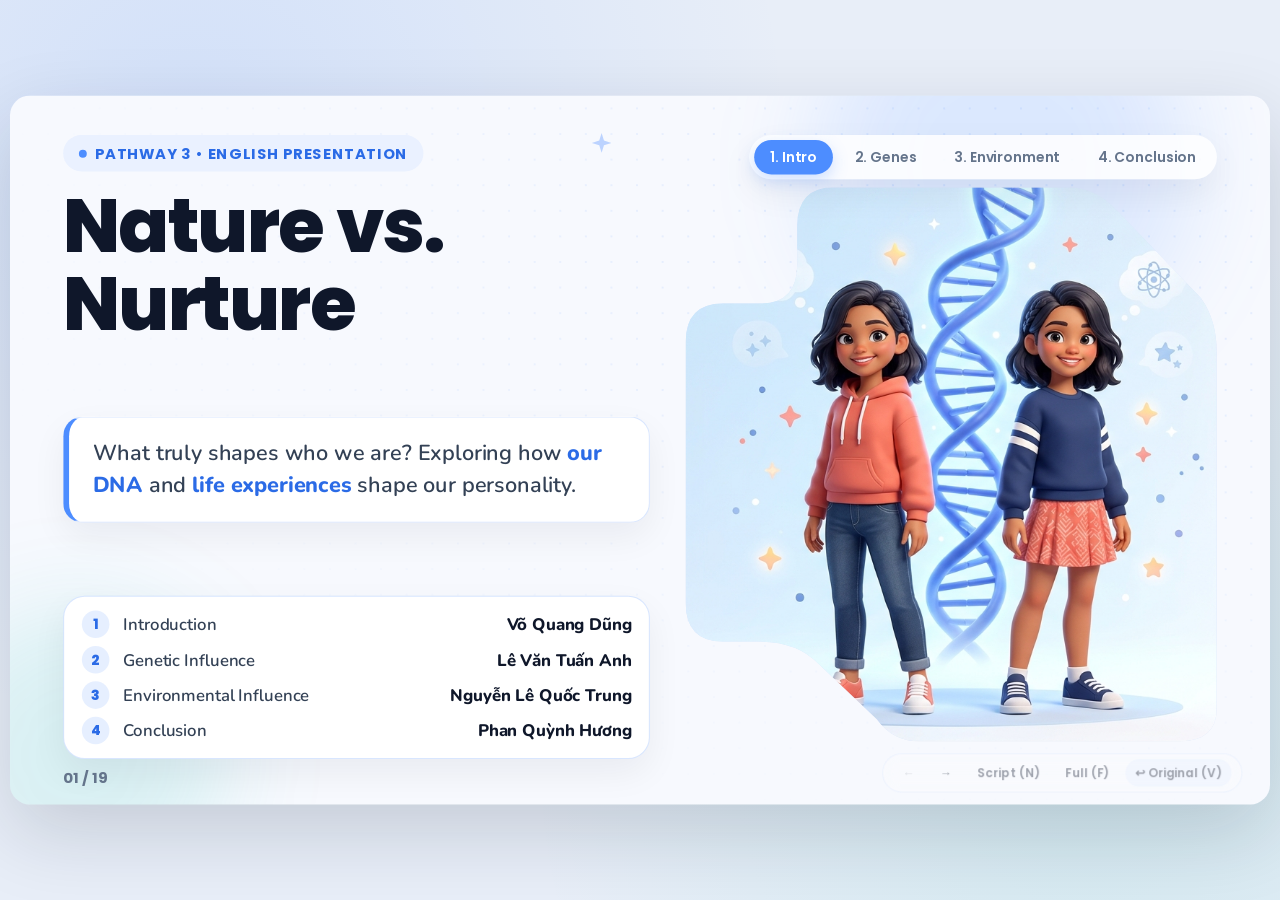
==== commit 84caa361: "feat: show presenter names only on cover slide, fill names in speaker notes Co-Authored-By: Claude O" ====
--- a/index-v2.html
+++ b/index-v2.html
@@ -49,7 +49,7 @@
         <!-- =================================================================
              SLIDE 1: COVER SLIDE
              ================================================================= -->
-        <section class="slide active" data-slide="0" data-part="1" data-notes="Good morning everyone. Today our group is going to talk about one of the most interesting questions in science: Nature versus Nurture — what truly shapes who we are? But first, let me start with a quick story.">
+        <section class="slide active" data-slide="0" data-part="1" data-notes="Good morning everyone. My name is Dũng, and today our group is going to talk about one of the most interesting questions in science: Nature versus Nurture — what truly shapes who we are? But first, let me start with a quick story.">
           <header class="slide-topbar anim anim-d1">
             <span class="section-tag">Pathway 3 &bull; English Presentation</span>
             <div class="topic-pills">
@@ -72,10 +72,10 @@
               </div>
 
               <div class="team-list anim anim-d4" aria-label="Presenters">
-                <div class="team-row"><span class="team-num">1</span><span class="team-part">Introduction</span><span class="team-name">[Speaker 1 Name]</span></div>
-                <div class="team-row"><span class="team-num">2</span><span class="team-part">Genetic Influence</span><span class="team-name">[Speaker 2 Name]</span></div>
-                <div class="team-row"><span class="team-num">3</span><span class="team-part">Environmental Influence</span><span class="team-name">[Speaker 3 Name]</span></div>
-                <div class="team-row"><span class="team-num">4</span><span class="team-part">Conclusion</span><span class="team-name">[Speaker 4 Name]</span></div>
+                <div class="team-row"><span class="team-num">1</span><span class="team-part">Introduction</span><span class="team-name">Võ Quang Dũng</span></div>
+                <div class="team-row"><span class="team-num">2</span><span class="team-part">Genetic Influence</span><span class="team-name">Lê Văn Tuấn Anh</span></div>
+                <div class="team-row"><span class="team-num">3</span><span class="team-part">Environmental Influence</span><span class="team-name">Nguyễn Lê Quốc Trung</span></div>
+                <div class="team-row"><span class="team-num">4</span><span class="team-part">Conclusion</span><span class="team-name">Phan Quỳnh Hương</span></div>
               </div>
             </div>
 
@@ -352,7 +352,7 @@
         <!-- =================================================================
              SLIDE 6: TRANSITION / HANDOFF TO SPEAKER 2
              ================================================================= -->
-        <section class="slide" data-slide="5" data-part="1" data-notes="So, going back to the twin sisters: is their difference already written in their DNA, or is it shaped by life? To answer the first half of that question, I'll hand it over to [Speaker 2 Name] to explore genetic influence.">
+        <section class="slide" data-slide="5" data-part="1" data-notes="So, going back to the twin sisters: is their difference already written in their DNA, or is it shaped by life? To answer the first half of that question, I'll hand it over to Tuấn Anh to explore genetic influence.">
           <header class="slide-topbar anim anim-d1">
             <span class="section-tag">Transition &bull; Up Next</span>
             <div class="topic-pills">
@@ -371,10 +371,10 @@
               </div>
 
               <div class="next-speaker-box anim anim-d4">
-                <div class="next-badge">Next Speaker &bull; Part 2</div>
+                <div class="next-badge">Up Next &bull; Part 2</div>
                 <h3 class="next-title">Genetic Influence</h3>
                 <p class="body-text">
-                  <span class="highlight-blue">[Speaker 2 Name]</span> explains which traits may come from our parents.
+                  Which personality traits may come from our parents?
                 </p>
                 <div class="preview-chips">
                   <span class="preview-chip">Shy or Outgoing</span>
@@ -396,7 +396,7 @@
              ================================================================= -->
 
         <!-- SLIDE 7: GENES FROM PARENTS -->
-        <section class="slide" data-slide="6" data-part="2" data-notes="Thank you, [Speaker 1 Name]. Hello everyone, I'm [Speaker 2 Name]. Now, I will talk about the influence of genetics on our personality. As we know, every person receives genes from their parents. These genes do not only affect our physical appearance, but they may also influence our natural behavior and personality.">
+        <section class="slide" data-slide="6" data-part="2" data-notes="Thank you, Dũng. Hello everyone, I'm Tuấn Anh. Now, I will talk about the influence of genetics on our personality. As we know, every person receives genes from their parents. These genes do not only affect our physical appearance, but they may also influence our natural behavior and personality.">
           <header class="slide-topbar anim anim-d1">
             <span class="section-tag">Part 02 &bull; Genetic Influence</span>
             <div class="topic-pills">
@@ -410,7 +410,6 @@
           <div class="personality-grid">
             <div class="personality-left">
               <div class="anim anim-d2">
-                <div class="speaker-chip">Speaker 2 &bull; [Speaker 2 Name]</div>
                 <h2 class="slide-heading">Genes from<br />Parents</h2>
               </div>
 
@@ -572,7 +571,7 @@
         </section>
 
         <!-- SLIDE 10: MAIN IDEA & HANDOFF TO PERSON 3 -->
-        <section class="slide" data-slide="9" data-part="2" data-notes="So, genetics is an important factor in personality, but it is not the only factor. Genes give us natural tendencies; the environment does the rest. In the next part, [Speaker 3 Name] will explain how the environment shapes our personality.">
+        <section class="slide" data-slide="9" data-part="2" data-notes="So, genetics is an important factor in personality, but it is not the only factor. Genes give us natural tendencies; the environment does the rest. In the next part, Trung will explain how the environment shapes our personality.">
           <header class="slide-topbar anim anim-d1">
             <span class="section-tag">Part 02 &bull; Main Idea</span>
             <div class="topic-pills">
@@ -595,7 +594,7 @@
                 <div class="next-badge">Up Next &bull; Part 3</div>
                 <h3 class="next-title">Environmental Influence</h3>
                 <p class="body-text">
-                  <span class="highlight-blue">[Speaker 3 Name]</span> explains how our surroundings shape us.
+                  How family, friends, and experiences shape who we are.
                 </p>
                 <div class="preview-chips">
                   <span class="preview-chip">Family</span>
@@ -628,7 +627,7 @@
              ================================================================= -->
 
         <!-- SLIDE 11: PART 3 INTRO — BLUEPRINT VS HOUSE -->
-        <section class="slide" data-slide="10" data-part="3" data-notes="Thank you, [Speaker 2 Name]. Hello everyone, I'm [Speaker 3 Name], and I'll talk about environmental influence — the nurture side. Here is a simple way to think about it: genes are the blueprint, but the environment builds the house. Two houses can come from the same blueprint and still look completely different, because of who builds them and how. In my part, I will look at three main factors: family, friends and school, and life experiences.">
+        <section class="slide" data-slide="10" data-part="3" data-notes="Thank you, Tuấn Anh. Hello everyone, I'm Trung, and I'll talk about environmental influence — the nurture side. Here is a simple way to think about it: genes are the blueprint, but the environment builds the house. Two houses can come from the same blueprint and still look completely different, because of who builds them and how. In my part, I will look at three main factors: family, friends and school, and life experiences.">
           <header class="slide-topbar anim anim-d1">
             <span class="section-tag">Part 03 &bull; Environmental Influence</span>
             <div class="topic-pills">
@@ -642,7 +641,6 @@
           <div class="personality-grid">
             <div class="personality-left">
               <div class="anim anim-d2">
-                <div class="speaker-chip">Speaker 3 &bull; [Speaker 3 Name]</div>
                 <h2 class="slide-heading">Nurture:<br />Building the House</h2>
               </div>
 
@@ -789,7 +787,7 @@
         </section>
 
         <!-- SLIDE 14: 3. LIFE EXPERIENCES & EPIGENETICS -->
-        <section class="slide" data-slide="13" data-part="3" data-notes="Third, life experiences. Travel, challenges, successes, and even failures change the way we see the world. A difficult moment can make us stronger and more resilient. Scientists have also found something called epigenetics: our environment — things like stress, diet, or sleep — can switch some genes on or off. In other words, nature and nurture are not separate; they work together. So, genes give us potential, but life shapes our final story. Now, [Speaker 4 Name] will bring everything together in our conclusion.">
+        <section class="slide" data-slide="13" data-part="3" data-notes="Third, life experiences. Travel, challenges, successes, and even failures change the way we see the world. A difficult moment can make us stronger and more resilient. Scientists have also found something called epigenetics: our environment — things like stress, diet, or sleep — can switch some genes on or off. In other words, nature and nurture are not separate; they work together. So, genes give us potential, but life shapes our final story. Now, Hương will bring everything together in our conclusion.">
           <header class="slide-topbar anim anim-d1">
             <span class="section-tag">Part 03 &bull; Factor 03</span>
             <div class="topic-pills">
@@ -830,7 +828,7 @@
                 &ldquo;Genes give us <span class="highlight-blue">potential</span>, but life shapes our <span class="highlight-blue">final story</span>.&rdquo;
               </div>
 
-              <div class="up-next-line anim anim-d5">Up next: <strong>Conclusion</strong> &bull; [Speaker 4 Name]</div>
+              <div class="up-next-line anim anim-d5">Up next: <strong>Conclusion</strong></div>
             </div>
 
             <div class="media-frame mask-l-shape handoff-img-frame anim anim-d3">
@@ -844,7 +842,7 @@
              ================================================================= -->
 
         <!-- SLIDE 15: CONCLUSION — NATURE + NURTURE WORK TOGETHER (v2: answers the opening story) -->
-        <section class="slide" data-slide="14" data-part="4" data-notes="Thank you, [Speaker 3 Name]. Hi everyone, I'm [Speaker 4 Name], and I will wrap up our presentation. Let's go back to the twin sisters from the beginning. They share their parents' genes and the same room, so why are they so different? Now we can answer. Their genes gave each of them some natural tendencies. But their friends, their choices, and their own experiences are not exactly the same — and these small differences grow over time. So the answer is not nature or nurture. It is nature and nurture, working together.">
+        <section class="slide" data-slide="14" data-part="4" data-notes="Thank you, Trung. Hi everyone, I'm Hương, and I will wrap up our presentation. Let's go back to the twin sisters from the beginning. They share their parents' genes and the same room, so why are they so different? Now we can answer. Their genes gave each of them some natural tendencies. But their friends, their choices, and their own experiences are not exactly the same — and these small differences grow over time. So the answer is not nature or nurture. It is nature and nurture, working together.">
           <header class="slide-topbar anim anim-d1">
             <span class="section-tag">Part 04 &bull; Conclusion</span>
           </header>
@@ -852,7 +850,6 @@
           <div class="handoff-grid">
             <div class="handoff-left">
               <div class="anim anim-d2">
-                <div class="speaker-chip">Speaker 4 &bull; [Speaker 4 Name]</div>
                 <h2 class="slide-heading">Nature <span class="plus-accent">+</span> Nurture<br />Work Together</h2>
               </div>
 
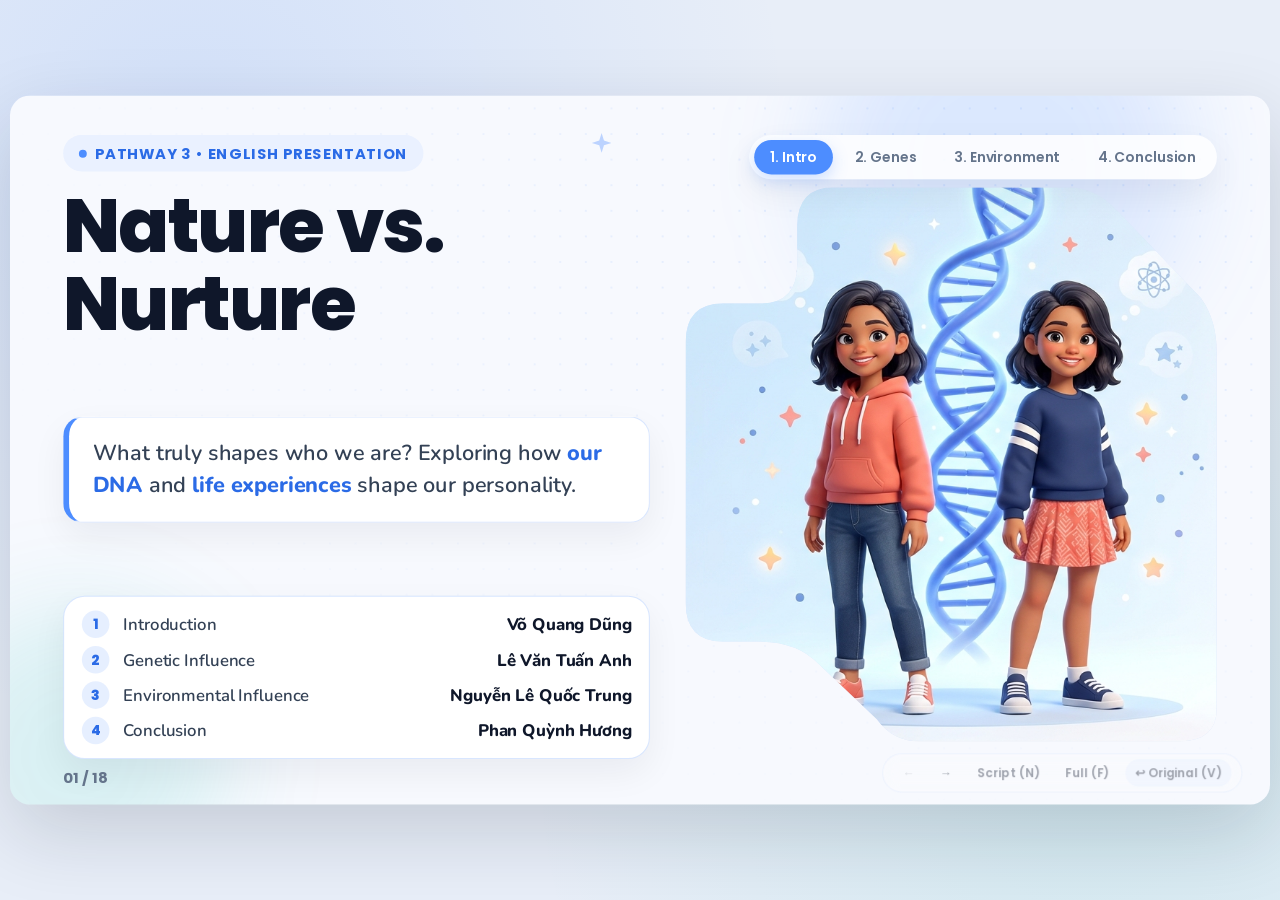
==== commit 0417d281: "feat: remove References slide from improved deck Co-Authored-By: Claude Opus 5.5 <noreply@anthropic." ====
--- a/index-v2.html
+++ b/index-v2.html
@@ -994,25 +994,8 @@
           </div>
         </section>
 
-        <!-- SLIDE 18 (v2): REFERENCES -->
-        <section class="slide" data-slide="17" data-part="4" data-notes="Here are the main sources we used for our presentation.">
-          <header class="slide-topbar anim anim-d1">
-            <span class="section-tag">Part 04 &bull; References</span>
-          </header>
-
-          <div class="refs-wrap">
-            <h2 class="slide-heading anim anim-d2">References</h2>
-            <ol class="refs-list anim anim-d3">
-              <li>American Psychological Association. (n.d.). <em>Personality</em>. APA Dictionary of Psychology. https://dictionary.apa.org/personality</li>
-              <li>Bouchard, T. J., Lykken, D. T., McGue, M., Segal, N. L., &amp; Tellegen, A. (1990). Sources of human psychological differences: The Minnesota Study of Twins Reared Apart. <em>Science, 250</em>(4978), 223&ndash;228.</li>
-              <li>Plomin, R. (2018). <em>Blueprint: How DNA makes us who we are</em>. MIT Press.</li>
-              <li>Harris, J. R. (1998). <em>The nurture assumption: Why children turn out the way they do</em>. Free Press.</li>
-            </ol>
-          </div>
-        </section>
-
         <!-- SLIDE 18: THANK YOU FOR LISTENING -->
-        <section class="slide" data-slide="18" data-part="4" data-notes="That's the end of our presentation. Thank you so much for listening! We are happy to answer any questions you have.">
+        <section class="slide" data-slide="17" data-part="4" data-notes="That's the end of our presentation. Thank you so much for listening! We are happy to answer any questions you have.">
           <header class="slide-topbar anim anim-d1">
             <span class="section-tag">Part 04 &bull; Closing</span>
             <div class="topic-pills">
@@ -1056,7 +1039,7 @@
         <button class="part-step" data-part-goto="4" data-goto="14">4. Conclusion</button>
       </nav>
 
-      <div class="slide-footer-num" id="slideCounter">01 / 19</div>
+      <div class="slide-footer-num" id="slideCounter">01 / 18</div>
 
       <div class="presenter-bar" aria-label="Presentation controls">
         <button class="p-btn" id="prevBtn" title="Previous Slide">&larr;</button>
--- a/css/v2-overrides.css
+++ b/css/v2-overrides.css
@@ -284,24 +284,6 @@
 .dot--coral { background: var(--coral); }
 .statement-img { height: 100%; }
 
-/* Slide 18: references */
-.refs-wrap { flex: 1; display: flex; flex-direction: column; gap: 22px; }
-.refs-list {
-  display: grid;
-  gap: 14px;
-  padding: 22px 28px 22px 52px;
-  margin: 0;
-  background: var(--bg-card);
-  border: 1.5px solid var(--border-soft);
-  border-radius: 22px;
-  box-shadow: var(--shadow-card);
-  font-size: 20px;
-  font-weight: 600;
-  line-height: 1.5;
-  color: var(--text-secondary);
-}
-.refs-list li { padding-left: 4px; overflow-wrap: anywhere; }
-
 /* Version switch button */
 .p-btn--version { background: var(--bg-tint); }
 
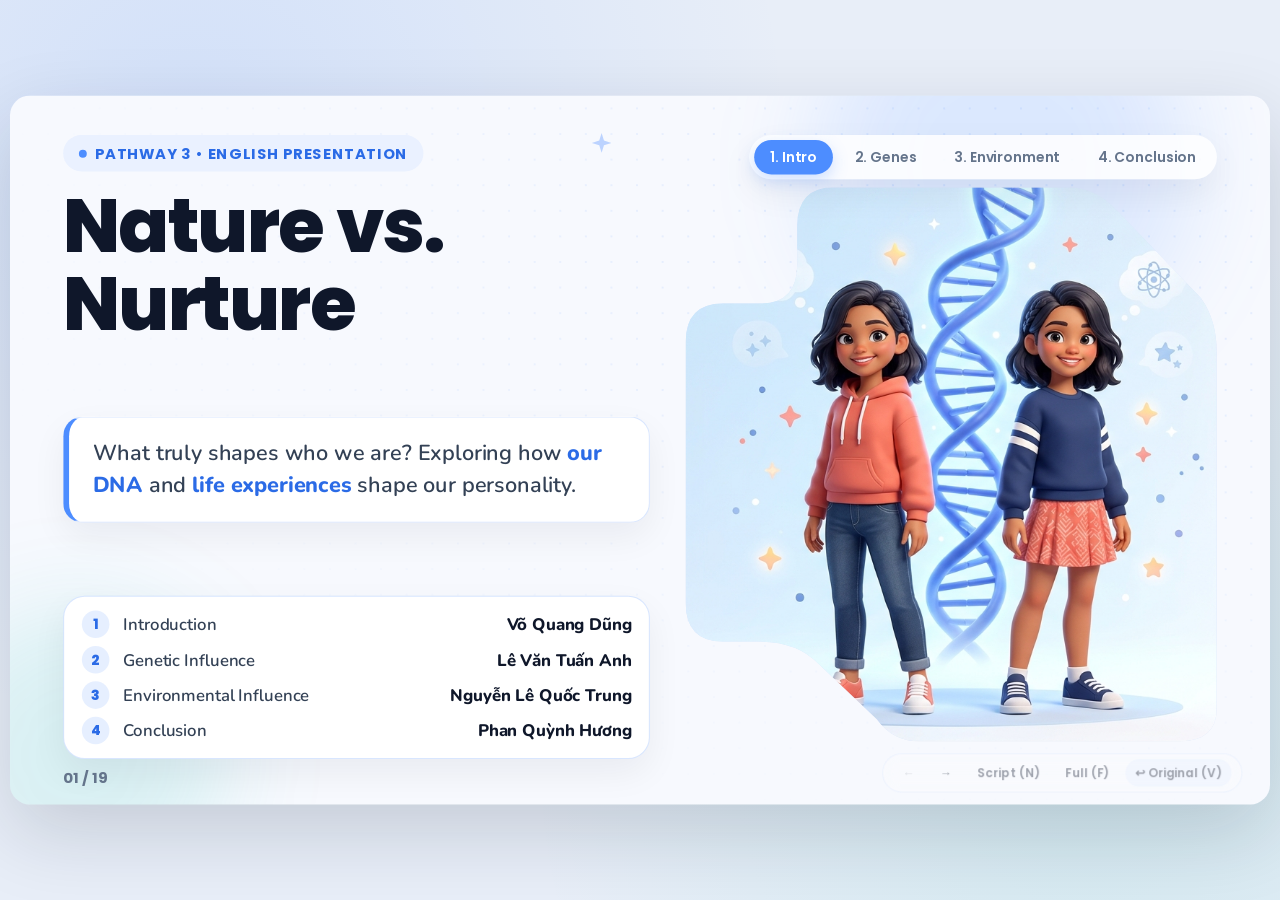
==== commit a585b033: "feat: add audience discussion slide before Thank You Co-Authored-By: Claude Opus 5.5 <noreply@anthro" ====
--- a/index-v2.html
+++ b/index-v2.html
@@ -994,8 +994,40 @@
           </div>
         </section>
 
-        <!-- SLIDE 18: THANK YOU FOR LISTENING -->
-        <section class="slide" data-slide="17" data-part="4" data-notes="That's the end of our presentation. Thank you so much for listening! We are happy to answer any questions you have.">
+        <!-- SLIDE 18: LET'S DISCUSS — AUDIENCE QUESTIONS -->
+        <section class="slide" data-slide="17" data-part="4" data-notes="Before we finish, we'd love to hear from you. We have two quick questions. [Chỉ vào câu 1] First: do you think you are more like your mother or your father? [Đợi 3 giây, mời 1–2 bạn trả lời: &quot;What about you?&quot;] [Phản hồi: &quot;Interesting! Is that in your looks, or in your personality?&quot;] [Chỉ vào câu 2] Second: can people change their personalities? [Đợi 3 giây, mời 1–2 bạn] [Chốt lại:] Thank you for sharing! As we've seen today, our genes give us a starting point, but we can still grow and change.">
+          <header class="slide-topbar anim anim-d1">
+            <span class="section-tag">Part 04 &bull; Discussion</span>
+          </header>
+
+          <div class="discuss-wrap">
+            <div class="anim anim-d2">
+              <h2 class="slide-heading">Let&rsquo;s Discuss!</h2>
+              <p class="lead-text">What do <span class="highlight-blue">you</span> think? Share your ideas with us.</p>
+            </div>
+
+            <div class="discuss-cards">
+              <div class="discuss-card discuss-card--blue anim anim-d3">
+                <div class="discuss-num">Q1</div>
+                <div class="discuss-icon discuss-icon--blue" aria-hidden="true">
+                  <svg width="34" height="34" viewBox="0 0 24 24" fill="none" stroke="currentColor" stroke-width="2.2" stroke-linecap="round" stroke-linejoin="round"><circle cx="8" cy="7" r="3"/><circle cx="16" cy="7" r="3"/><path d="M2 21v-2a5 5 0 0 1 5-5h2"/><path d="M22 21v-2a5 5 0 0 0-5-5h-2"/><circle cx="12" cy="15" r="2.5"/></svg>
+                </div>
+                <p class="discuss-q">Do you think you are more like your <span class="highlight-blue">mother</span> or your <span class="highlight-blue">father</span>?</p>
+              </div>
+
+              <div class="discuss-card discuss-card--teal anim anim-d4">
+                <div class="discuss-num discuss-num--teal">Q2</div>
+                <div class="discuss-icon discuss-icon--teal" aria-hidden="true">
+                  <svg width="34" height="34" viewBox="0 0 24 24" fill="none" stroke="currentColor" stroke-width="2.2" stroke-linecap="round" stroke-linejoin="round"><path d="M3 12a9 9 0 0 1 15.5-6.2L21 8"/><path d="M21 3v5h-5"/><path d="M21 12a9 9 0 0 1-15.5 6.2L3 16"/><path d="M3 21v-5h5"/></svg>
+                </div>
+                <p class="discuss-q">Can people <span class="teal-strong">change</span> their personalities?</p>
+              </div>
+            </div>
+          </div>
+        </section>
+
+        <!-- SLIDE 19: THANK YOU FOR LISTENING -->
+        <section class="slide" data-slide="18" data-part="4" data-notes="That's the end of our presentation. Thank you so much for listening! We are happy to answer any questions you have.">
           <header class="slide-topbar anim anim-d1">
             <span class="section-tag">Part 04 &bull; Closing</span>
             <div class="topic-pills">
@@ -1039,7 +1071,7 @@
         <button class="part-step" data-part-goto="4" data-goto="14">4. Conclusion</button>
       </nav>
 
-      <div class="slide-footer-num" id="slideCounter">01 / 18</div>
+      <div class="slide-footer-num" id="slideCounter">01 / 19</div>
 
       <div class="presenter-bar" aria-label="Presentation controls">
         <button class="p-btn" id="prevBtn" title="Previous Slide">&larr;</button>
--- a/css/v2-overrides.css
+++ b/css/v2-overrides.css
@@ -290,3 +290,44 @@
 @media print {
   .part-progress { display: none !important; }
 }
+
+/* Slide 18: audience discussion questions */
+.discuss-wrap { flex: 1; min-height: 0; display: flex; flex-direction: column; gap: 26px; }
+.discuss-wrap .lead-text { margin-top: 8px; }
+.discuss-cards { flex: 1; min-height: 0; display: grid; grid-template-columns: 1fr 1fr; gap: 28px; }
+.discuss-card {
+  position: relative;
+  display: flex;
+  flex-direction: column;
+  justify-content: center;
+  gap: 18px;
+  padding: 32px 36px;
+  background: var(--bg-card);
+  border: 1.5px solid var(--border-soft);
+  border-radius: 28px;
+  box-shadow: var(--shadow-card);
+}
+.discuss-card--blue { border-top: 6px solid var(--accent); }
+.discuss-card--teal { border-top: 6px solid var(--teal); }
+.discuss-num {
+  position: absolute;
+  top: 24px;
+  right: 28px;
+  font-family: var(--font-display);
+  font-size: 44px;
+  font-weight: 800;
+  color: var(--accent);
+  opacity: 0.18;
+}
+.discuss-num--teal { color: var(--teal); }
+.discuss-icon { width: 68px; height: 68px; border-radius: 20px; display: grid; place-items: center; }
+.discuss-icon--blue { background: var(--accent-soft); color: var(--accent-deep); }
+.discuss-icon--teal { background: var(--teal-soft); color: #0f766e; }
+.discuss-q {
+  font-family: var(--font-display);
+  font-size: 32px;
+  font-weight: 700;
+  line-height: 1.3;
+  color: var(--text-primary);
+}
+.teal-strong { color: #0f766e; font-weight: 800; }
